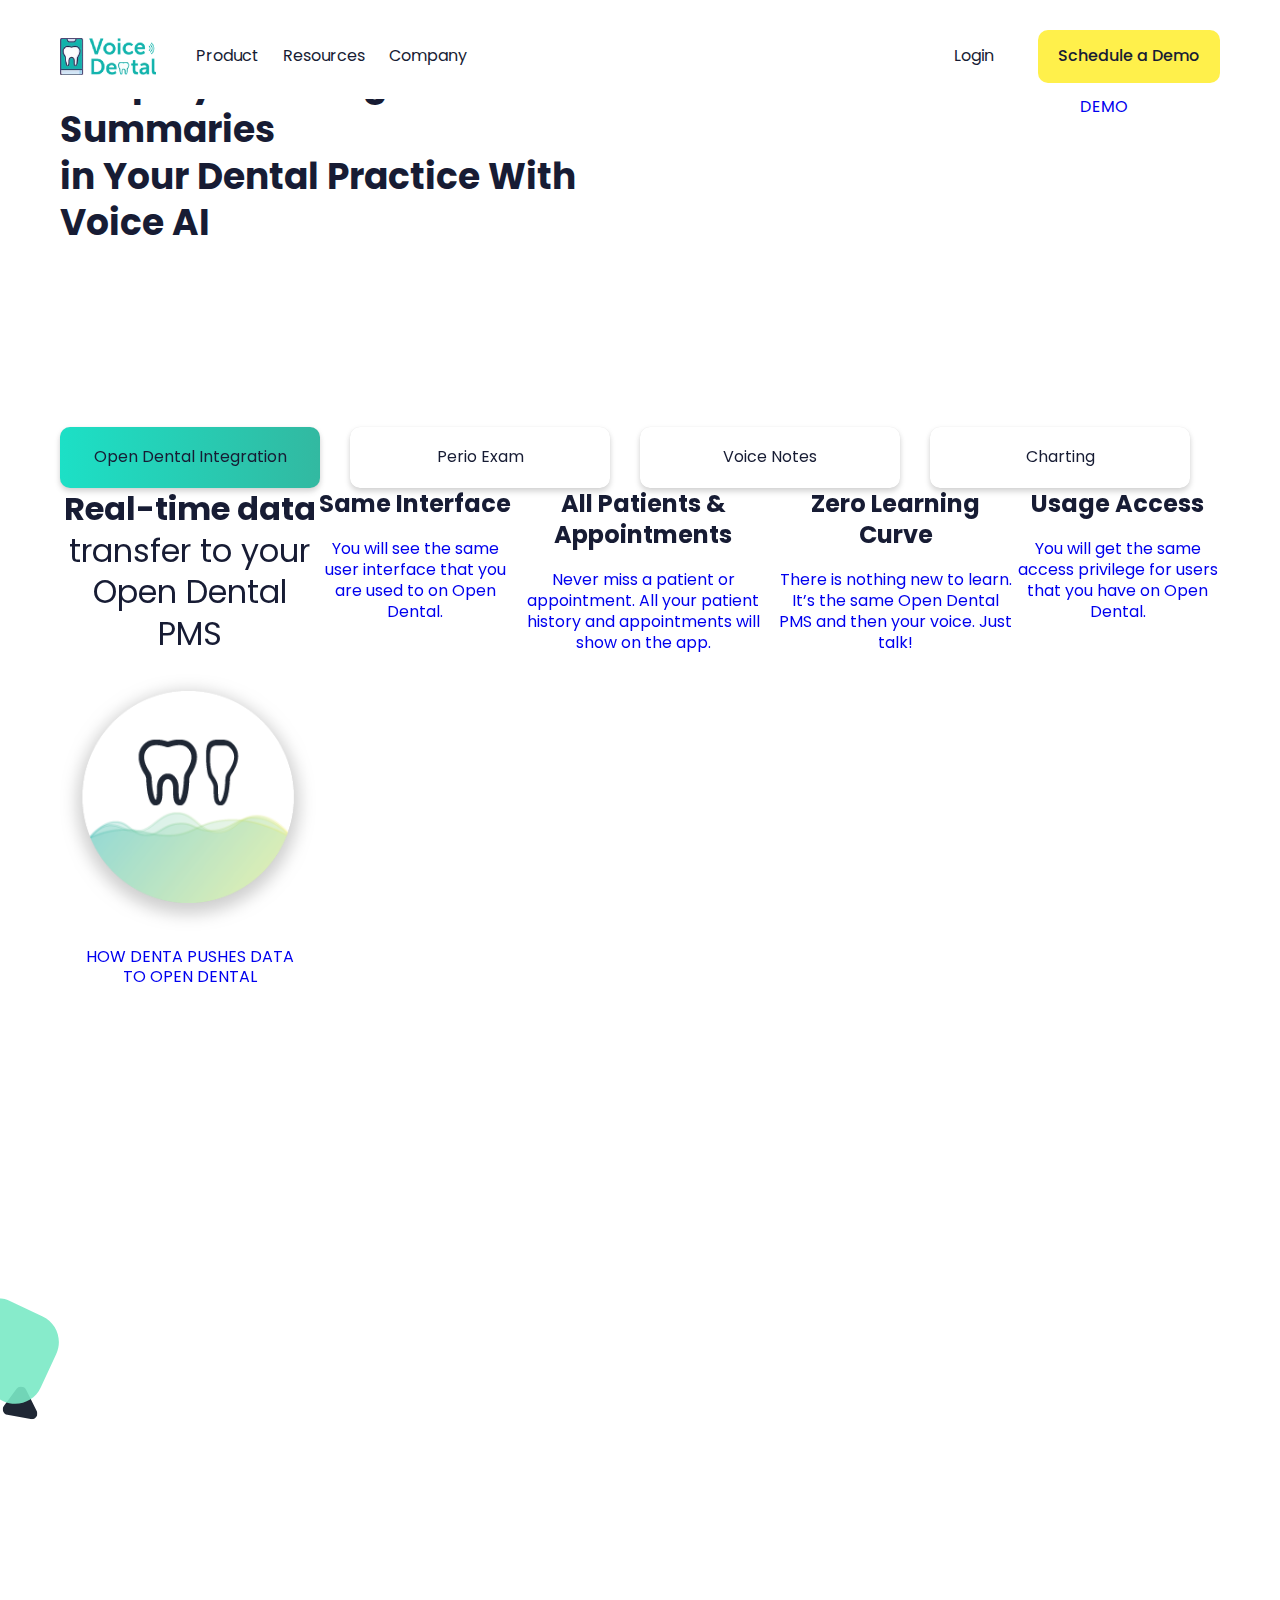
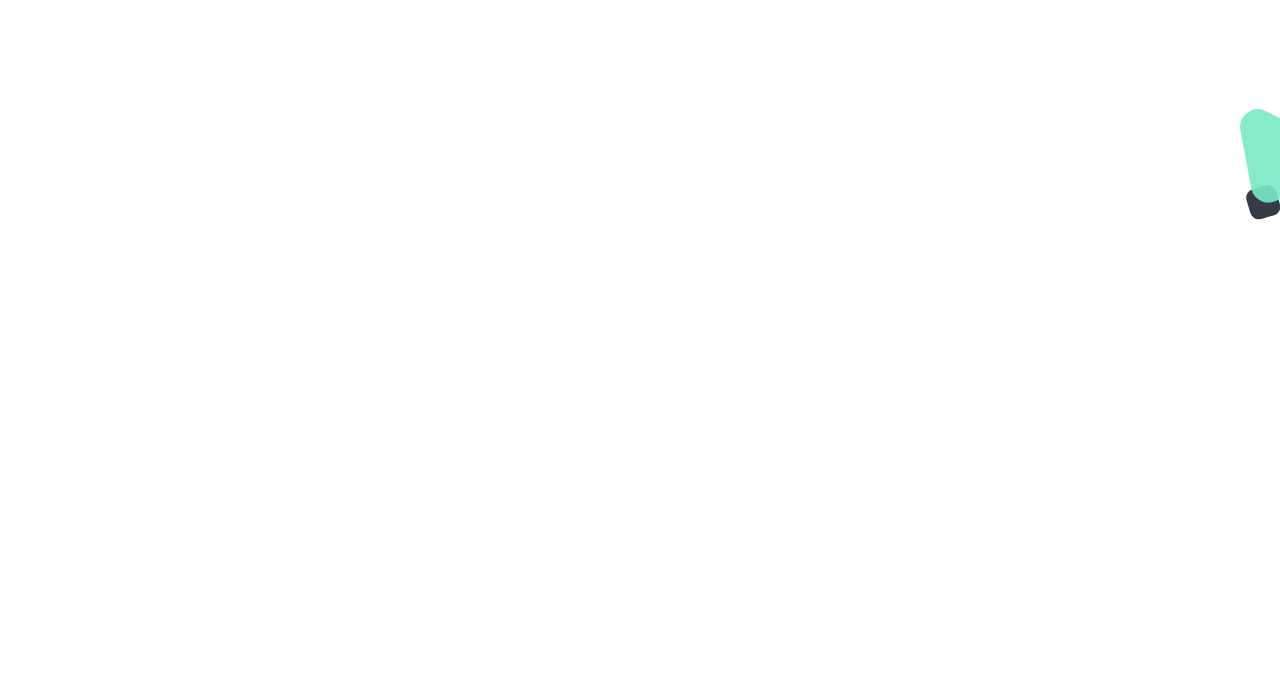
==== product.html @ b193f6b3 "Create product.html" ====
<!DOCTYPE html>
<html lang="en">
  <head>
    <meta charset="UTF-8" />
    <meta name="viewport" content="width=device-width, initial-scale=1.0" />
    <title>Voice Dental</title>
    <link
      href="https://fonts.googleapis.com/css2?family=Poppins:wght@300;400;500;700&display=swap"
      rel="stylesheet"
    />
    <link href="https://unpkg.com/aos@2.3.1/dist/aos.css" rel="stylesheet" />
    <link rel="stylesheet" href="./assets/css/lib/swiper.min.css" />
    <link rel="stylesheet" href="./assets/css/style.css" />
  </head>
  <body>
    <!-- Header Starts -->
    <header>
      <!-- Menus & Navigation -->
      <nav
        class="d-flex"
        data-aos="fade-in"
        data-aos-duration="3000"
        data-aos-delay="300"
      >
        <div class="left-sec d-flex">
          <figure class="logo">
            <a href="./index.html">
              <img
                src="./assets/images/voice-dental-logo.png"
                alt="Voice Dental"
                title="Voice Dental"
              />
            </a>
          </figure>
        </div>
        <div class="burger-menu">
          <div class="menu-lines">
            <span class="line line-1"></span>
            <span class="line line-2"></span>
            <span class="line line-3"></span>
          </div>
        </div>
        <div class="overall-menus">
          <div class="overlay"></div>
          <ul class="list-menu">
            <li><a href="javascript:void(0)">Product</a></li>
            <li><a href="javascript:void(0)">Resources</a></li>
            <li><a href="javascript:void(0)">Company</a></li>
          </ul>
          <div class="nav-button">
            <a href="javascript:void(0)">Login</a>
            <a href="javascript:void(0)" class="btn demo-btn"
              >Schedule a Demo</a
            >
          </div>
        </div>
      </nav>
    </header>
    <!-- Header Ends -->
    <!-- HeadLine Section -->
    <div class="headline d-flex section-spacing">
      <h1>
        Simplify Charting and Visit Summaries<br />
        in Your Dental Practice With <span>Voice AI</span>
      </h1>
      <p>Denta! Your Voice is its Command. Put it to Work and Save Time.</p>
      <a href="javascript:void(0)" class="gradient-btn btn">SCHEDULE A DEMO </a>
    </div>
    <!--  -->
    <section class="text-center section-spacing">
      <div class="overall-tabs">
        <ul class="tab-items d-flex">
          <li class="active">Open Dental Integration</li>
          <li>Perio Exam</li>
          <li>Voice Notes</li>
          <li>Charting</li>
        </ul>
        <div class="dash"></div>
      </div>

      <div class="swiper-container tab-slider">
        <div class="swiper-wrapper">
          <div class="swiper-slide">
            <div class="d-flex overall-prod">
              <div class="left-prod">
                <h2>
                  <b>Real-time data</b> transfer to your
                  <span>Open Dental PMS</span>
                </h2>
                <figure>
                  <img src="./assets/images/perio-exam.png" alt="" />
                </figure>
                <a href="javascript:void(0)" class="btn d-flex grad-play-btn"
                  ><span class="text"
                    >HOW DENTA PUSHES DATA TO OPEN DENTAL</span
                  ></a
                >
              </div>
              <div class="right-prod d-flex">
                <a class="cards" href="javascript:void(0)">
                  <h4>Same Interface</h4>
                  <p>
                    You will see the same user interface that you are used to on
                    Open Dental.
                  </p>
                </a>
                <a class="cards" href="javascript:void(0)">
                  <h4>All Patients & Appointments</h4>
                  <p>
                    Never miss a patient or appointment. All your patient
                    history and appointments will show on the app.
                  </p>
                </a>
                <a class="cards" href="javascript:void(0)">
                  <h4>Zero Learning Curve</h4>
                  <p>
                    There is nothing new to learn. It’s the same Open Dental PMS
                    and then your voice. Just talk!
                  </p>
                </a>
                <a class="cards" href="javascript:void(0)">
                  <h4>Usage Access</h4>
                  <p>
                    You will get the same access privilege for users that you
                    have on Open Dental.
                  </p>
                </a>
              </div>
            </div>
          </div>
          <div class="swiper-slide">
            <div class="d-flex overall-prod">
              <div class="left-prod">
                <h2>
                  <b>Quick and Easy Perio Exams</b> with just
                  <span>Voice Commands</span>
                </h2>
                <figure>
                  <img src="./assets/images/perio-exam.png" alt="" />
                </figure>
                <a href="javascript:void(0)" class="btn d-flex grad-play-btn"
                  ><span class="text">HOW PERIO EXAM WORKS ON DENTA</span></a
                >
              </div>
              <div class="right-prod d-flex">
                <a class="cards" href="javascript:void(0)">
                  <h4>Ease of Use</h4>
                  <p>
                    Your hygienist can get on it with standard voice commands
                    and layout
                  </p>
                </a>
                <a class="cards" href="javascript:void(0)">
                  <h4>Synchronized Charting</h4>
                  <p>
                    Charting updates are synchronized to reflect correct tooth
                    status in future perio chart.
                  </p>
                </a>
                <a class="cards" href="javascript:void(0)">
                  <h4>Zero Latency</h4>
                  <p>
                    Perio charts once completed are saved instantly in your Open
                    Dental system.
                  </p>
                </a>
                <a class="cards" href="javascript:void(0)">
                  <h4>Save Time. Everytime!</h4>
                  <p>
                    Complete and accurate perio charting in less than 5 minutes
                    with no assistance.
                  </p>
                </a>
              </div>
            </div>
          </div>
          <div class="swiper-slide">
            <div class="d-flex overall-prod">
              <div class="left-prod">
                <h2>
                  Documentation & patient visit summaries in a
                  <span>jiffy!</span>
                </h2>
                <figure>
                  <img src="./assets/images/perio-exam.png" alt="" />
                </figure>
                <a href="javascript:void(0)" class="btn d-flex grad-play-btn"
                  ><span class="play-btn"
                    ><img
                      src="./assets/images/play-button.png"
                      alt="play-btn" /></span
                  ><span class="text">HOW VOICE NOTES WORKS ON DENTA</span></a
                >
              </div>
              <div class="right-prod d-flex">
                <a class="cards" href="javascript:void(0)">
                  <h4>Contactless Data Entry</h4>
                  <p>
                    No more typing of patient summaries and clinical notes. Just
                    dictate your notes.
                  </p>
                </a>
                <a class="cards" href="javascript:void(0)">
                  <h4>Comprehensive Patient Details</h4>
                  <p>
                    Capture detailed notes and maintain comprehensive records
                    for each patient in your PMS.
                  </p>
                </a>
                <a class="cards" href="javascript:void(0)">
                  <h4>High Accuracy</h4>
                  <p>
                    Denta understands your voice and captures your instructions
                    with high degree of accuracy.
                  </p>
                </a>
                <a class="cards" href="javascript:void(0)">
                  <h4>Anytime & Anywhere</h4>
                  <p>
                    You have the flexibility of recording the notes chair side,
                    in the office or at home.
                  </p>
                </a>
              </div>
            </div>
          </div>
          <div class="swiper-slide">
            <div class="d-flex overall-prod">
              <div class="left-prod">
                <h2>Charting Main <span>Highlight</span></h2>
                <figure>
                  <img src="./assets/images/perio-exam.png" alt="" />
                </figure>
                <a href="javascript:void(0)" class="btn d-flex grad-play-btn"
                  ><span class="text">HOW CHARTING WORKS ON DENTA</span></a
                >
              </div>
              <div class="right-prod d-flex">
                <a class="cards" href="javascript:void(0)">
                  <h4>Multiple Options</h4>
                  <p>
                    Perform varied procedures such as Crowns, Extraction, RCT…
                  </p>
                </a>
                <a class="cards" href="javascript:void(0)">
                  <h4>Automatic Notes</h4>
                  <p>
                    Auto-notes follows charting for quick documentation of
                    procedure.
                  </p>
                </a>
                <a class="cards" href="javascript:void(0)">
                  <h4>Quick Charting</h4>
                  <p>Chart treatment plans in just few minutes.</p>
                </a>
                <a class="cards" href="javascript:void(0)">
                  <h4>xxxxxxxx</h4>
                  <p>
                    xxxxxxx xxxxxx xxx xxxxxxx xxxxxx xxx xxxxxxx xxxxxx xxx
                    xxxxxxx xxxxxx xxx
                  </p>
                </a>
              </div>
            </div>
          </div>
        </div>
      </div>
    </section>
    <!-- Section 4 Starts -->
    <section class="section-4 section-spacing text-center">
      <h2
        data-aos="fade-up"
        data-aos-duration="1000"
        data-aos-offset="0"
        data-aos-delay="1000"
      >
        A Voice Experience that Dentists Love
      </h2>
      <div class="d-flex reviews">
        <div
          class="panel"
          data-aos="flip-left"
          data-aos-delay="1000"
          data-aos-duration="1500"
        >
          <figure>
            <img src="./assets/images/person-1.png" alt="person1" />
          </figure>
          <p>
            Donec facilisis tortor ut augue lacinia, at viverra est semper. Sed
            sapien metus, scelerisque nec pharetra id, tempor a tortor
          </p>
          <p><small>Dr Susan Herrera </small></p>
        </div>
        <div
          class="panel"
          data-aos="flip-left"
          data-aos-delay="1500"
          data-aos-duration="1500"
        >
          <figure>
            <img src="./assets/images/person-2.png" alt="person2" />
          </figure>
          <p>
            Wow! Great product that will help any dentist chart and write notes
            more effectively and efficiently. A one stop shop for generating
          </p>
          <p><small>Dr Susan Herrera </small></p>
        </div>
        <div
          class="panel"
          data-aos="flip-left"
          data-aos-delay="2000"
          data-aos-duration="1500"
        >
          <figure>
            <img src="./assets/images/person-3.png" alt="person3" />
          </figure>
          <p>
            Donec facilisis tortor ut augue lacinia, at viverra est semper. Sed
            sapien metus, scelerisque nec pharetra id, tempor a tortor.
          </p>
          <p>
            <small>Dr. Alexandra Sanchez, MDS <br />Boston </small>
          </p>
        </div>
      </div>
    </section>
    <!--  -->
    <!-- Footer Starts -->
    <footer
      class="foot-links d-flex section-spacing"
      data-aos="fade-in"
      data-aos-delay="1000"
      data-aos-duration="1000"
    >
      <div class="foot-col col foot-col-1">
        <h5>VOICE DENTAL</h5>
        <p>
          Voice Dental (Denta) is an AI-driven digital voice assistant developed
          by nFold AI, an Austin, TX based product company focused on solving
          key challenges in the healthcare industry
        </p>
      </div>
      <div class="foot-col col foot-col-2">
        <h5>PRODUCT</h5>
        <ul>
          <li><a href="javascript:void(0)">PMS Integration</a></li>
          <li><a href="javascript:void(0)">Perio Exam </a></li>
          <li><a href="javascript:void(0)">Voice Notes </a></li>
          <li><a href="javascript:void(0)">Charting</a></li>
        </ul>
      </div>
      <div class="foot-col col foot-col-3">
        <h5>COMPANY</h5>
        <ul>
          <li><a href="javascript:void(0)">About Us</a></li>
          <li><a href="javascript:void(0)">Privacy</a></li>
          <li><a href="javascript:void(0)">FAQs</a></li>
          <li><a href="javascript:void(0)">Contact Us </a></li>
        </ul>
      </div>
      <div class="foot-col col foot-col-4">
        <h5>1-8XX-GETDENTA</h5>
        <h6>Find Us Online</h6>
      </div>
    </footer>
    <!--  -->
    <!-- CopyRights -->
    <p
      class="copyrights text-center section-spacing"
      data-aos="fade-in"
      data-aos-delay="1000"
      data-aos-duration="1000"
    >
      @copyright 2020 Voice Dental
    </p>
    <!--  -->
    <script src="https://unpkg.com/aos@2.3.1/dist/aos.js"></script>
    <script src="./assets/js/lib/swiper.min.js"></script>
    <script src="./assets/js/main.js"></script>
  </body>
</html>
---- assets/css/style.css ----
* {
  margin: 0;
  padding: 0;
  box-sizing: border-box;
}
body {
  font-family: "Poppins", sans-serif;
  font-size: 16px;
  line-height: 1.3;
  font-weight: 400;
  color: #919aa3;
  overflow-x: hidden;
}
img {
  max-width: 100%;
  vertical-align: middle;
}
h1,
h2,
h3,
h4,
h5,
h6 {
  color: #171c34;
}

h1 {
  font-size: 36px;
  margin: 0 0 20px 0;
}
h2 {
  font-size: 32px;
  margin: 0 0 20px 0;
  font-weight: 400;
}
h3 {
  font-size: 28px;
  margin: 0 0 20px 0;
}
h4 {
  font-size: 24px;
  margin: 0 0 20px 0;
}
h5 {
  font-size: 18px;
  margin: 0 0 20px 0;
}
h6 {
  font-size: 16px;
  font-weight: 400;
}
p {
  font-size: 16px;
  margin: 0 0 20px 0;
}
p:last-child {
  margin-bottom: 0;
}
ul {
  padding: 0;
}
ul li {
  list-style: none;
}
a {
  text-decoration: none;
  font-size: 16px;
}
.d-flex {
  display: flex;
}
.btn {
  display: inline-block;
  padding: 16px 20px;
  border-radius: 10px;
}
.text-center {
  text-align: center;
}
.section-spacing {
  padding: 60px;
}
.d-block {
  display: block !important;
}
.overall-tabs {
  position: relative;
  margin: 40px 0 0;
}
.tab-slider {
  pointer-events: none;
}
.tab-slider.tab-slide-active {
  pointer-events: all !important;
}
.tab-items li {
  cursor: pointer;
  box-shadow: 0 4px 6px 0 rgba(0, 0, 0, 0.12), 0 2px 6px 0 rgba(0, 0, 0, 0.08),
    0 0 1px 0 rgba(0, 0, 0, 0.12);
  padding: 20px;
  flex: 1;
  margin-right: 30px;
  color: #171c34;
  z-index: 22;
  border-radius: 10px;
}
.dash {
  position: absolute;
  left: 0;
  top: 0;
  transition: 0.3s all ease;
  height: 100%;
  background: rgb(62, 195, 178);
  background-image: linear-gradient(
    to right,
    rgb(28, 224, 198),
    rgb(50, 185, 161),
    rgb(30, 197, 150),
    rgb(53, 126, 104)
  );
  background-size: 300% 100%;
  border-radius: 10px;
  transition: all 0.4s ease-in-out;
}

/* Header */
nav {
  padding: 30px 60px 16px 60px;
  justify-content: space-between;
  align-items: center;
  position: fixed;
  width: 100%;
  z-index: 222;
  background: #ffffff;
  transition: 0.6s all ease;
}
nav.fix-active {
  box-shadow: 0 5px 6px -6px rgba(0, 0, 0, 0.6);
  animation: header-anime 1s ease forwards;
  top: -50%;
  animation-delay: 1.3s;
}
@keyframes header-anime {
  to {
    top: 0;
  }
}
nav li {
  display: inline;
}
nav .left-sec {
  flex-basis: 12%;
  align-items: center;
}
nav .overall-menus {
  flex-basis: 90%;
  display: flex;
  align-items: center;
  justify-content: space-between;
  transition: 0.5s all ease;
}
nav .logo {
  margin: 0 40px 0 0;
}
.burger-menu {
  display: none;
}
nav .list-menu li {
  margin: 0 20px 0 0;
}
nav a {
  color: #171c34;
}
nav .logo img {
  width: 100%;
}
nav .btn {
  background-color: #fff04b;
  margin: 0 0 0 40px;
  font-weight: 500;
  transition: 0.5s all ease;
}
nav .btn:hover {
  background: rgb(250 218 94);
}
/* Banner */
.banner {
  align-items: center;
  height: 100vh;
  padding: 60px;
}
.banner .left-content {
  flex-basis: 60%;
}
.banner .right-img {
  flex-basis: calc(100% - 60%);
  position: relative;
}
.banner h1 {
  font-weight: 300;
}
.banner h1 span {
  color: #20b0a9;
}
.banner .see-action {
  align-items: center;
  background: rgb(62, 195, 178);
  background-size: 300% 100%;
  /* background: linear-gradient(
    90deg,
    rgba(62, 195, 178, 1) 0%,
    rgba(82, 207, 184, 1) 64%,
    rgba(109, 225, 193, 1) 100%
  ); */

  background-image: linear-gradient(
    to right,
    rgb(28, 224, 198),
    rgb(50, 185, 161),
    rgb(30, 197, 150),
    rgb(53, 126, 104)
  );
  color: #ffffff;
  padding: 10px 15px;
  transition: all 0.4s ease-in-out;
}
.banner .see-action:hover {
  background-position: 100% 0;
  transition: all 0.4s ease-in-out;
}
.banner .see-action img {
  width: 20%;
}
.gt-started {
  background-color: #1f2734;
  color: #ffffff;
  display: flex;
  align-items: center;
  margin: 0 20px 0 0;
  transition: 0.5s all ease;
}
.gt-started:hover {
  background-color: #ffffff;
  color: #171c34;
  border: 1px solid #171c34;
}
.play-btn {
  margin: 0 10px 0 0;
}
.banner .btn {
  padding: 10px 25px;
  flex-basis: 35%;
  justify-content: center;
}
.banner .left-content p {
  margin: 0 0 40px 0;
}
.banner .convo {
  background: #1f2734;
  padding: 25px 40px;
  text-align: center;
  position: absolute;
  border-radius: 20px;
  font-size: 24px;
}
.banner .left-convo {
  color: #ffffff;
  top: 40%;
  transform: translateY(-50%);
  left: -15%;
}
.banner .right-convo {
  color: #fff04b;
  bottom: 25%;
  right: -5%;
  transform: translateY(-50%);
}
.overlay {
  display: none;
}
/* Section 2 */
.section-2 {
  background-image: url(../images/curve-1.png),
    url(../images/right-triangle.svg), url(../images/sec-2-left.svg);
  background-position: 50% 0px, 113%, -5% 80%;
  background-repeat: no-repeat;
  background-size: cover, 21%, 10%;
}
.section-2 img {
  width: 50%;
  margin: 0 0 50px 0;
}
.swiper-pagination-bullet-active {
  background: #171c34 !important;
}
.swiper-pagination-bullet {
  width: 12px;
  height: 12px;
}
.swiper-pagination-bullet:focus {
  border-radius: 100%;
}
.section-2 h2 + p {
  margin: 0 0 90px 0;
}
.section-2 .open-dental {
  background-color: #1f2734;
  color: #ffffff;
  margin: 40px 0 10px 0;
}
/*  */
.section-3 {
  background: url(../images/curve-2.png);
  background-repeat: no-repeat;
  background-size: contain;
  background-position: top;
}
.panel {
  flex: 1;
  padding: 40px;
  border-radius: 10px;
  box-shadow: 0 4px 6px 0 rgba(0, 0, 0, 0.12), 0 2px 6px 0 rgba(0, 0, 0, 0.08),
    0 0 1px 0 rgba(0, 0, 0, 0.12);
}
.panel h4 {
  font-weight: 300;
}
/* .perio-col {
  margin: 90px 0 0;
} */
.perio-col .panel img {
  width: 40%;
}
.denta-specs {
  flex-basis: 70%;
  margin: 0 0 0 20px;
}
.perio-col .panel {
  align-self: center;
  flex-basis: 30%;
  margin: 0 6px;
}
.tab-contents .contents {
  display: none;
}
.tab-contents .contents.active {
  display: flex;
}
.section-4 h2 {
  margin: 0 0 50px 0;
}
.section-4 .panel:nth-child(even) {
  margin: 0 30px;
}
.section-4 .panel img {
  width: 20%;
}
.section-4 .panel figure {
  margin: 0 0 40px 0;
}
.section-4 .panel p:first-of-type {
  color: #171c34;
}
.section-4 {
  background: url(../images/left-triangle-2.svg),
    url(../images/right-triangle-2.svg);
  background-repeat: no-repeat;
  background-position: -5% 0%, 105% 100%;
  background-size: 10%;
}
footer .col {
  flex-basis: 20%;
}
footer .foot-col-1 {
  flex-basis: 40%;
  margin: 0 50px 0 0;
}
footer h5 {
  font-weight: 400;
}
footer li a {
  color: #919aa3;
}
footer li {
  margin: 0 0 20px 0;
}
.copyrights {
  background-color: #1f2734;
  margin: 0;
}
/* Responsive */
@media (max-width: 991px) {
  .burger-menu {
    display: flex;
    flex-basis: 20%;

    justify-content: flex-end;
  }
  .menu-lines {
    cursor: pointer;
    position: relative;
    z-index: 33;
  }

  .burger-menu span {
    height: 4px;
    width: 25px;
    background-color: #1f2734;
    display: block;
    pointer-events: none;
  }
  .menu-active span {
    background-color: #ffffff;
  }
  .burger-menu span.line-2 {
    margin: 4px 0;
  }
  nav .overall-menus {
    position: fixed;
    right: -100%;
    top: 0;
    height: 100vh;
    z-index: 3;
    width: 80%;
    background: #171c34;
    flex-direction: column;

    justify-content: center;
  }
  nav .overall-menus.slide-in {
    right: 0 !important;
  }
  nav .nav-button a {
    display: block;
    width: 100%;
  }
  nav .btn {
    margin: 0 0 30px 0;
  }
  nav .list-menu li {
    display: inline-block;
    width: 100%;
    padding: 30px;
    text-align: center;
  }
  nav .list-menu li a,
  nav .nav-button a:first-child {
    color: #ffffff;
    font-size: 24px;
    text-align: center;
  }
  nav .nav-button a:first-child {
    padding: 30px;
  }
  .nav-button {
    display: flex;
    flex-direction: column;
  }
  .overlay {
    position: fixed;
    top: 0;
    width: 100%;
    height: 100%;
    background-color: rgba(0, 0, 0, 0.62);
    left: 0;
    z-index: -1;
    display: none;
  }
  nav .nav-button a.demo-btn {
    display: inline-block;
    width: auto;
    margin: 30px 0;
  }
  nav .left-sec {
    flex-basis: 80%;
  }
  nav .left-sec img {
    width: 50%;
  }

  .banner {
    flex-direction: column-reverse;
    height: auto;
  }
  .perio-col {
    flex-direction: column-reverse;
  }
  .denta-specs {
    margin: 0 0 30px 0;
  }
  .reviews {
    flex-direction: column;
  }
  .section-4 .panel:nth-child(even) {
    margin: 30px 0;
  }
  .foot-links {
    flex-direction: column;
  }
  footer .foot-col {
    width: 100%;
    margin: 0 0 40px 0;
  }
}
@media (max-width: 767px) {
  br {
    display: none;
  }
  nav {
    padding: 30px 20px;
  }
  .section-spacing {
    padding: 50px 20px;
  }
  .last-btn {
    flex-direction: column;
  }
  .banner .btn {
    padding: 0;
    text-align: center;
    min-height: 60px;
  }
  .gt-started {
    margin: 0 0 20px 0;
  }
  .section-2 img {
    width: 100%;
  }
  .section-2 {
    background: none;
  }
  .section-2 h2 + p {
    margin: 0 0 30px 0;
  }
  .section-4 {
    background: none;
  }
  .perio-col {
    margin: 30px 0 0;
  }
}
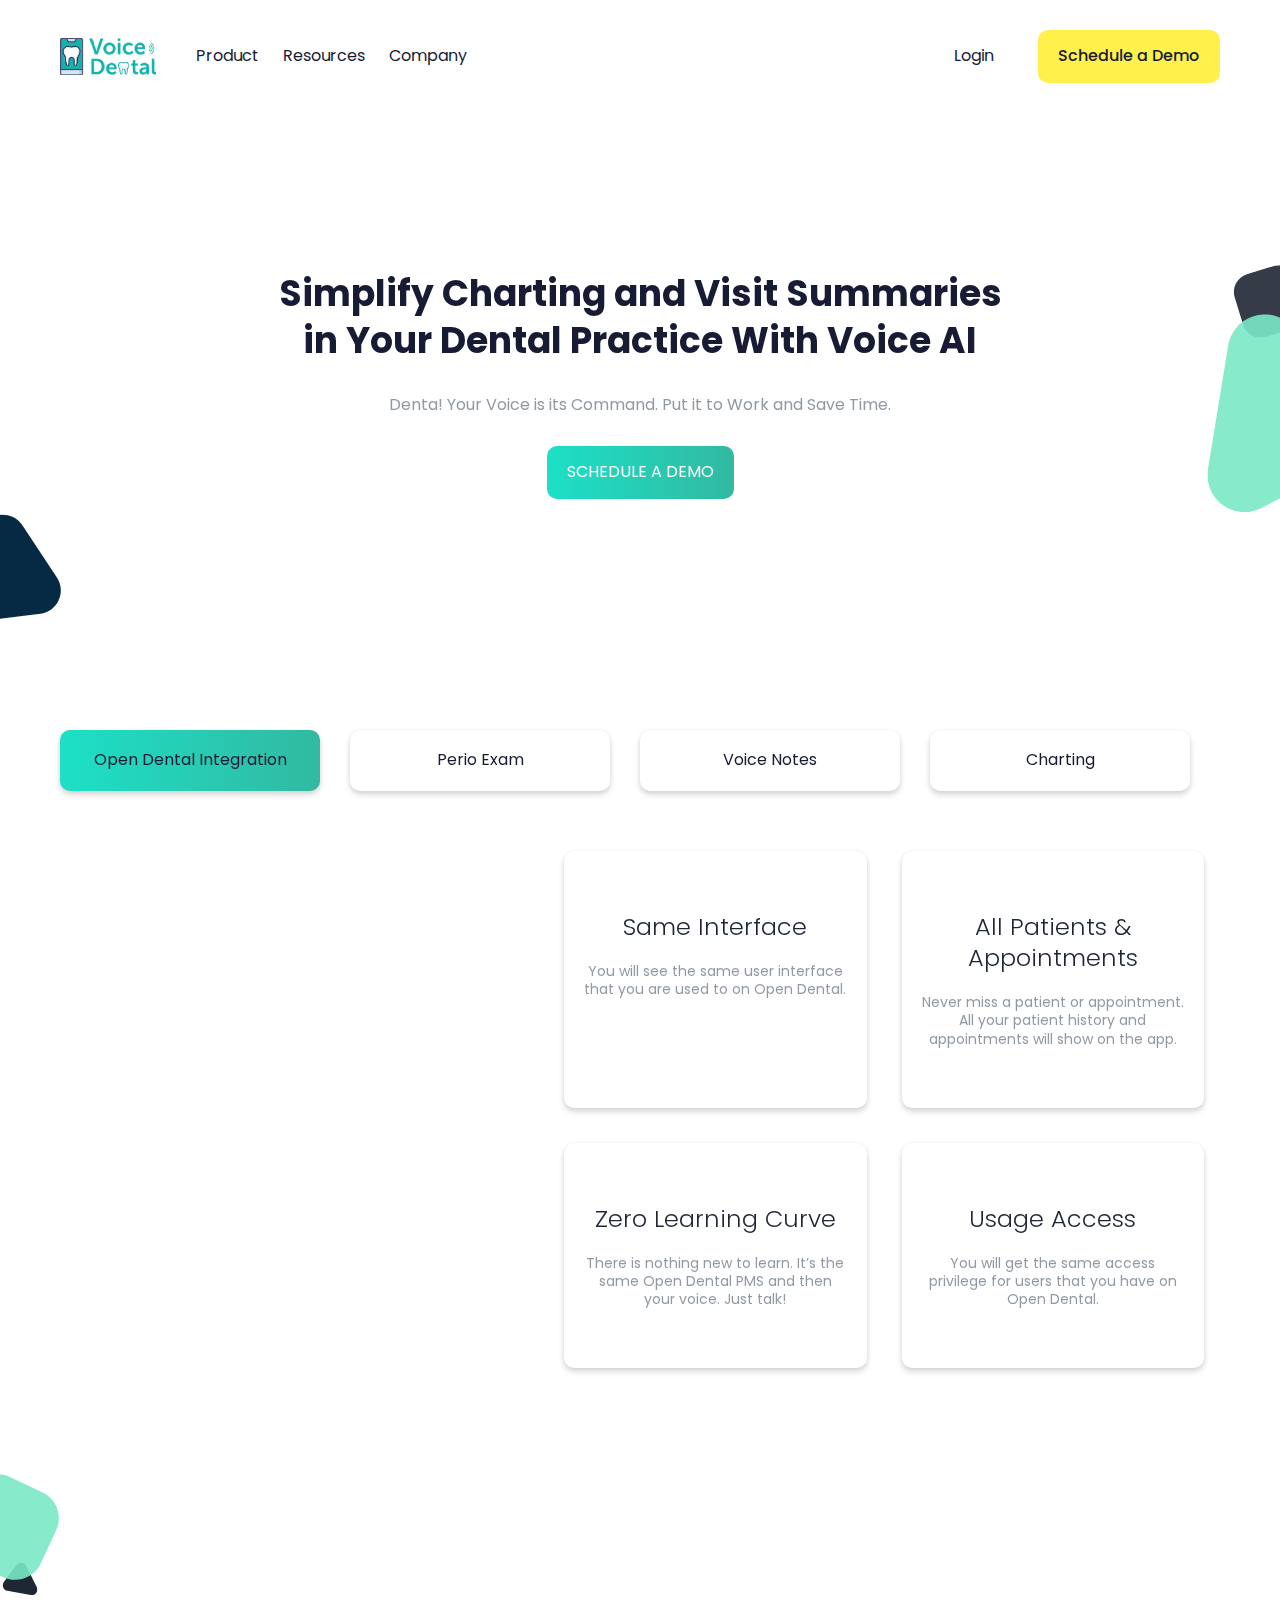
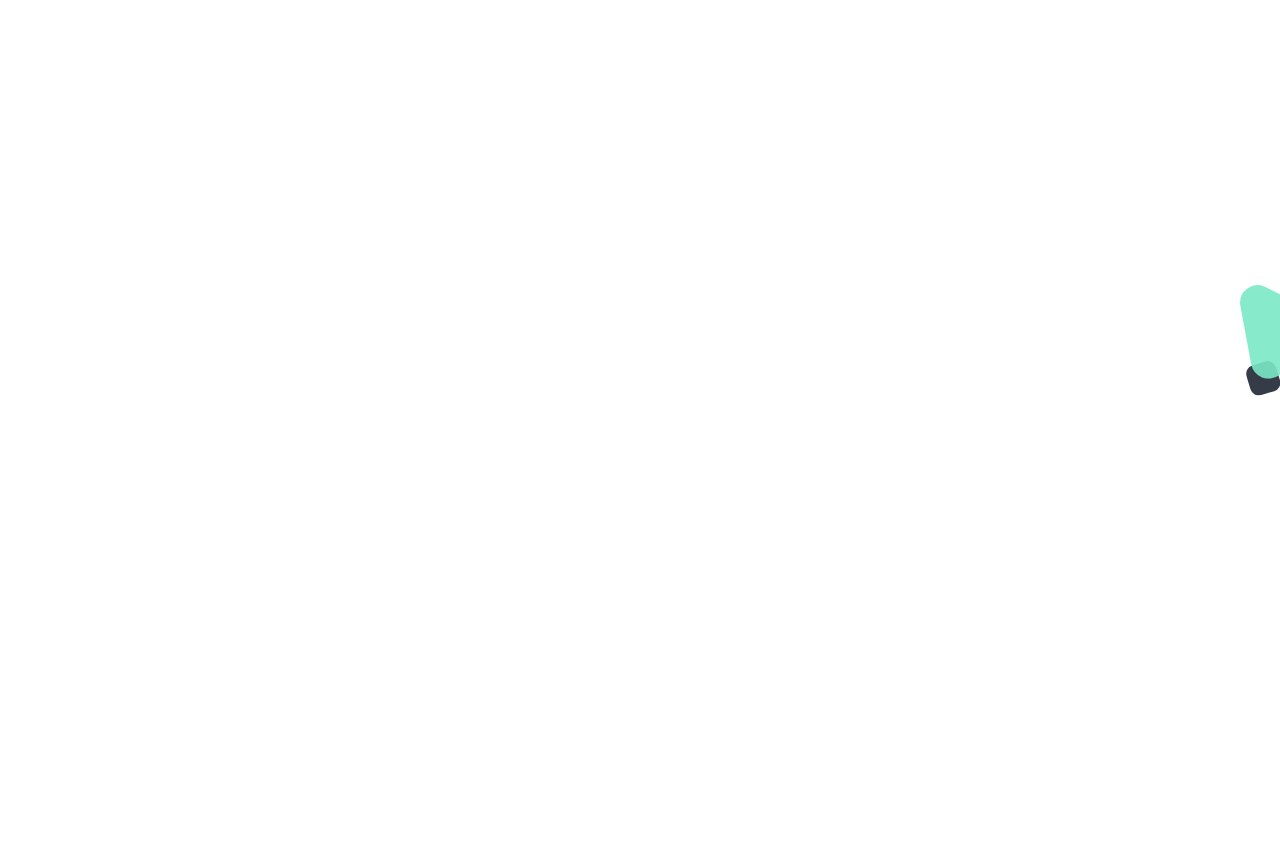
==== commit a95c8038: "Update product.html" ====
--- a/product.html
+++ b/product.html
@@ -59,16 +59,45 @@
     <!-- Header Ends -->
     <!-- HeadLine Section -->
     <div class="headline d-flex section-spacing">
-      <h1>
+      <h1
+        data-aos="fade-down"
+        data-aos-duration="1000"
+        data-aos-delay="1000"
+        data-aos-easing="linear"
+        data-aos-offset="0"
+      >
         Simplify Charting and Visit Summaries<br />
         in Your Dental Practice With <span>Voice AI</span>
       </h1>
-      <p>Denta! Your Voice is its Command. Put it to Work and Save Time.</p>
-      <a href="javascript:void(0)" class="gradient-btn btn">SCHEDULE A DEMO </a>
+      <p
+        data-aos="fade-up"
+        data-aos-duration="1000"
+        data-aos-delay="1000"
+        data-aos-easing="linear"
+        data-aos-offset="0"
+      >
+        Denta! Your Voice is its Command. Put it to Work and Save Time.
+      </p>
+      <a
+        href="javascript:void(0)"
+        class="gradient-btn btn"
+        data-aos="fade-up"
+        data-aos-duration="1000"
+        data-aos-delay="2000"
+        data-aos-easing="linear"
+        data-aos-offset="0"
+        >SCHEDULE A DEMO
+      </a>
     </div>
     <!--  -->
     <section class="text-center section-spacing">
-      <div class="overall-tabs">
+      <div
+        class="overall-tabs"
+        data-aos="fade-in"
+        data-aos-duration="1000"
+        data-aos-offset="0"
+        data-aos-delay="2500"
+      >
         <ul class="tab-items d-flex">
           <li class="active">Open Dental Integration</li>
           <li>Perio Exam</li>
@@ -82,13 +111,19 @@
         <div class="swiper-wrapper">
           <div class="swiper-slide">
             <div class="d-flex overall-prod">
-              <div class="left-prod">
+              <div
+                class="left-prod"
+                data-aos="fade-right"
+                data-aos-duration="1000"
+                data-aos-offset="0"
+                data-aos-delay="1000"
+              >
                 <h2>
                   <b>Real-time data</b> transfer to your
                   <span>Open Dental PMS</span>
                 </h2>
                 <figure>
-                  <img src="./assets/images/perio-exam.png" alt="" />
+                  <img src="./assets/images/open-dental-icon.png" alt="" />
                 </figure>
                 <a href="javascript:void(0)" class="btn d-flex grad-play-btn"
                   ><span class="text"
@@ -96,7 +131,13 @@
                   ></a
                 >
               </div>
-              <div class="right-prod d-flex">
+              <div
+                class="right-prod d-flex"
+                data-aos="fade-left"
+                data-aos-duration="1000"
+                data-aos-offset="0"
+                data-aos-delay="1000"
+              >
                 <a class="cards" href="javascript:void(0)">
                   <h4>Same Interface</h4>
                   <p>
@@ -182,7 +223,7 @@
                   <span>jiffy!</span>
                 </h2>
                 <figure>
-                  <img src="./assets/images/perio-exam.png" alt="" />
+                  <img src="./assets/images/voice-notes.png" alt="" />
                 </figure>
                 <a href="javascript:void(0)" class="btn d-flex grad-play-btn"
                   ><span class="play-btn"
@@ -229,7 +270,7 @@
               <div class="left-prod">
                 <h2>Charting Main <span>Highlight</span></h2>
                 <figure>
-                  <img src="./assets/images/perio-exam.png" alt="" />
+                  <img src="./assets/images/charting.png" alt="" />
                 </figure>
                 <a href="javascript:void(0)" class="btn d-flex grad-play-btn"
                   ><span class="text">HOW CHARTING WORKS ON DENTA</span></a
--- a/assets/css/style.css
+++ b/assets/css/style.css
@@ -87,12 +87,7 @@
   position: relative;
   margin: 40px 0 0;
 }
-.tab-slider {
-  pointer-events: none;
-}
-.tab-slider.tab-slide-active {
-  pointer-events: all !important;
-}
+
 .tab-items li {
   cursor: pointer;
   box-shadow: 0 4px 6px 0 rgba(0, 0, 0, 0.12), 0 2px 6px 0 rgba(0, 0, 0, 0.08),
@@ -186,8 +181,8 @@
 /* Banner */
 .banner {
   align-items: center;
-  height: 100vh;
-  padding: 60px;
+  /* height: 100vh; */
+  padding: 250px 60px 60px;
 }
 .banner .left-content {
   flex-basis: 60%;
@@ -328,6 +323,18 @@
 /* .perio-col {
   margin: 90px 0 0;
 } */
+.section-3 .tab-slider {
+  pointer-events: none;
+}
+.action-play {
+  pointer-events: all !important;
+}
+.perio-col {
+  background: url(../images/curve-2.png);
+  background-repeat: no-repeat;
+  background-size: contain;
+  background-position: center;
+}
 .perio-col .panel img {
   width: 40%;
 }
@@ -387,6 +394,149 @@
 .copyrights {
   background-color: #1f2734;
   margin: 0;
+}
+/* Product Page */
+.headline {
+  height: 70vh;
+  align-items: center;
+  flex-direction: column;
+  justify-content: center;
+  text-align: center;
+  padding-top: 200px;
+  background-image: url(../images/right-triangle.svg),
+    url(../images/sec-2-left.svg);
+  background-position: 113% 80%, -5% 100%;
+  background-repeat: no-repeat;
+  background-size: 21%, 10%;
+}
+.headline h1 {
+  margin: 0;
+}
+
+.headline p {
+  margin: 30px 0;
+}
+.gradient-btn {
+  background: rgb(62, 195, 178);
+  background-size: 300% 100%;
+  background-image: linear-gradient(
+    to right,
+    rgb(28, 224, 198),
+    rgb(50, 185, 161),
+    rgb(30, 197, 150),
+    rgb(53, 126, 104)
+  );
+  color: #ffffff;
+  transition: all 0.4s ease-in-out;
+}
+.gradient-btn:hover {
+  background-position: 100% 0;
+  transition: all 0.4s ease-in-out;
+}
+.grad-play-btn {
+  align-items: center;
+  background: rgb(62, 195, 178);
+  background-size: 300% 100%;
+  background-image: linear-gradient(
+    to right,
+    rgb(28, 224, 198),
+    rgb(50, 185, 161),
+    rgb(30, 197, 150),
+    rgb(53, 126, 104)
+  );
+  color: #ffffff;
+  padding: 20px;
+  transition: all 0.4s ease-in-out;
+  position: relative;
+}
+.grad-play-btn::before {
+  content: "";
+  background-image: url(../images/play-button.png);
+  position: absolute;
+  width: 40px;
+  height: 40px;
+  background-size: 100%;
+  top: 50%;
+  transform: translateY(-50%);
+}
+.grad-play-btn .text {
+  padding: 0 0 0 50px;
+  display: inline-block;
+}
+.overall-prod .play-btn {
+  display: none;
+}
+.grad-play-btn img {
+  width: 15%;
+}
+.grad-play-btn:hover {
+  background-position: 100% 0;
+  transition: all 0.4s ease-in-out;
+}
+.overall-prod {
+  margin: 60px 0 0 0;
+  align-items: center;
+}
+.right-prod {
+  flex-wrap: wrap;
+  display: flex;
+  justify-content: center;
+}
+.left-prod {
+  flex-basis: 40%;
+  margin: 0 40px 0 0;
+}
+.left-prod h2 b {
+  font-weight: 400;
+}
+.left-prod figure {
+  margin: 50px 0;
+}
+.left-prod figure img {
+  width: 30%;
+}
+.left-prod h2 span {
+  color: #20b0a9;
+}
+.right-prod {
+  flex-basis: 60%;
+}
+.right-prod .cards {
+  margin: 0 35px 35px 0;
+  flex-basis: 45%;
+  padding: 60px 20px;
+  text-align: center;
+  box-shadow: 0 4px 6px 0 rgba(0, 0, 0, 0.12), 0 2px 6px 0 rgba(0, 0, 0, 0.08),
+    0 0 1px 0 rgba(0, 0, 0, 0.12);
+  border-radius: 10px;
+  transition: all 0.4s ease-in-out;
+  background-size: 300% 100%;
+}
+.right-prod .cards:nth-child(even) {
+  margin-right: 0;
+}
+.right-prod .cards:hover {
+  background-position: 100% 0;
+  transition: all 0.4s ease-in-out;
+  background-image: linear-gradient(
+    to right,
+    rgb(28, 224, 198),
+    rgb(50, 185, 161),
+    rgb(30, 197, 150),
+    rgb(53, 126, 104)
+  );
+}
+
+.right-prod .cards:hover * {
+  color: #ffffff;
+}
+.right-prod .cards p {
+  color: #919aa3;
+  font-size: 14px;
+}
+.right-prod .cards h4 {
+  font-weight: 300;
+  color: #1f2734;
 }
 /* Responsive */
 @media (max-width: 991px) {
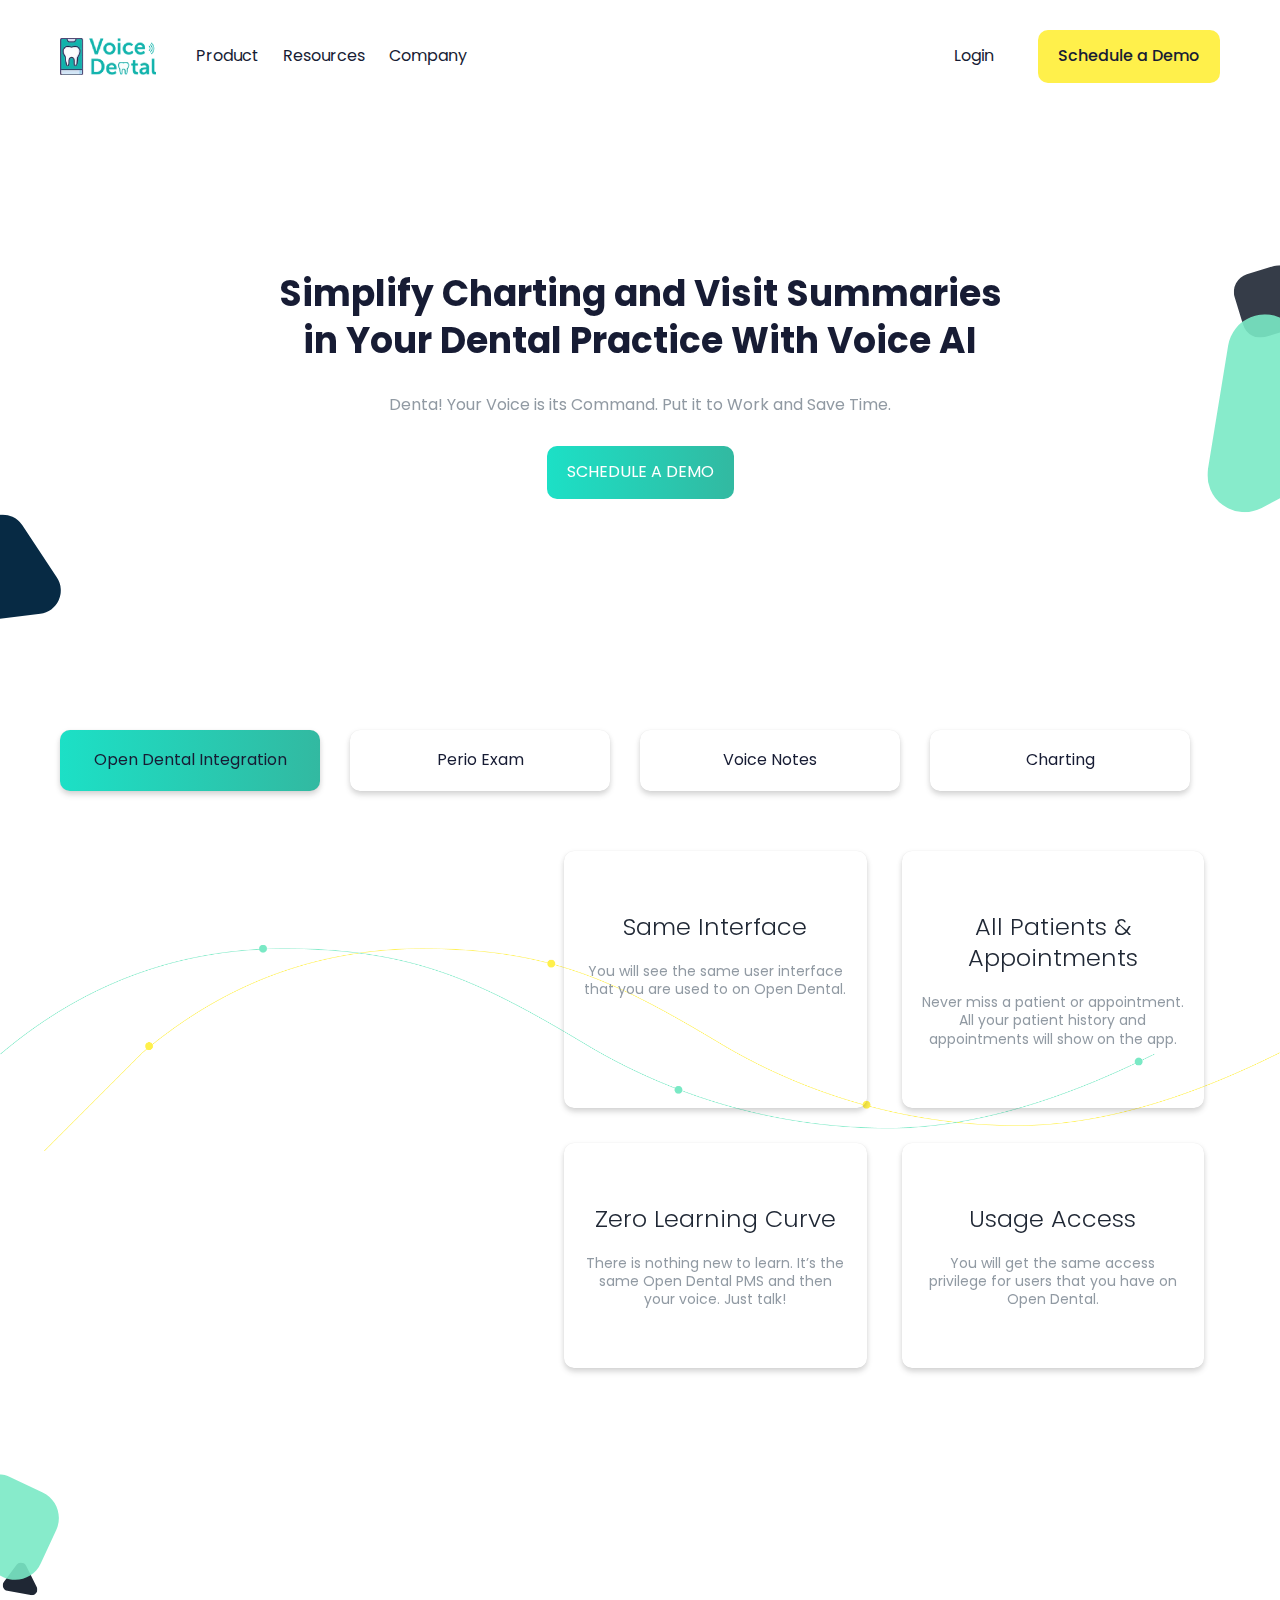
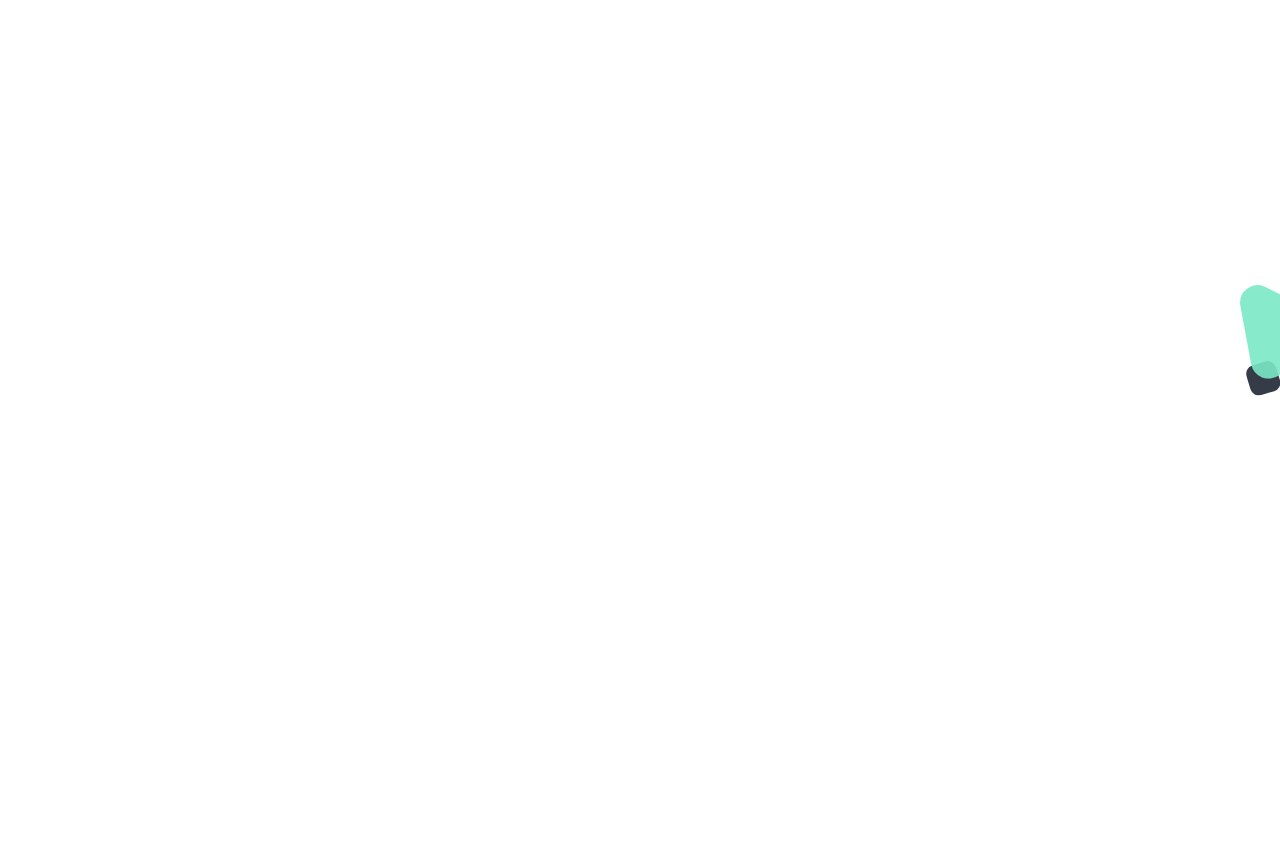
==== commit 0f5d4aed: "Update product.html" ====
--- a/product.html
+++ b/product.html
@@ -90,7 +90,7 @@
       </a>
     </div>
     <!--  -->
-    <section class="text-center section-spacing">
+    <section class="text-center section-spacing tab-sec">
       <div
         class="overall-tabs"
         data-aos="fade-in"
--- a/assets/css/style.css
+++ b/assets/css/style.css
@@ -116,6 +116,7 @@
   background-size: 300% 100%;
   border-radius: 10px;
   transition: all 0.4s ease-in-out;
+  z-index: -1;
 }
 
 /* Header */
@@ -181,8 +182,8 @@
 /* Banner */
 .banner {
   align-items: center;
-  /* height: 100vh; */
-  padding: 250px 60px 60px;
+  height: 100vh;
+  padding: 180px 60px 60px;
 }
 .banner .left-content {
   flex-basis: 60%;
@@ -329,12 +330,7 @@
 .action-play {
   pointer-events: all !important;
 }
-.perio-col {
-  background: url(../images/curve-2.png);
-  background-repeat: no-repeat;
-  background-size: contain;
-  background-position: center;
-}
+
 .perio-col .panel img {
   width: 40%;
 }
@@ -394,6 +390,9 @@
 .copyrights {
   background-color: #1f2734;
   margin: 0;
+}
+.no-event {
+  pointer-events: none !important;
 }
 /* Product Page */
 .headline {
@@ -412,9 +411,17 @@
 .headline h1 {
   margin: 0;
 }
-
+.tab-sec {
+  background: url(../images/curve-2.png);
+  background-repeat: no-repeat;
+  background-size: contain;
+  background-position-y: 50%;
+}
 .headline p {
   margin: 30px 0;
+}
+.headline .gradient-btn:hover {
+  background-size: 100% 0%;
 }
 .gradient-btn {
   background: rgb(62, 195, 178);
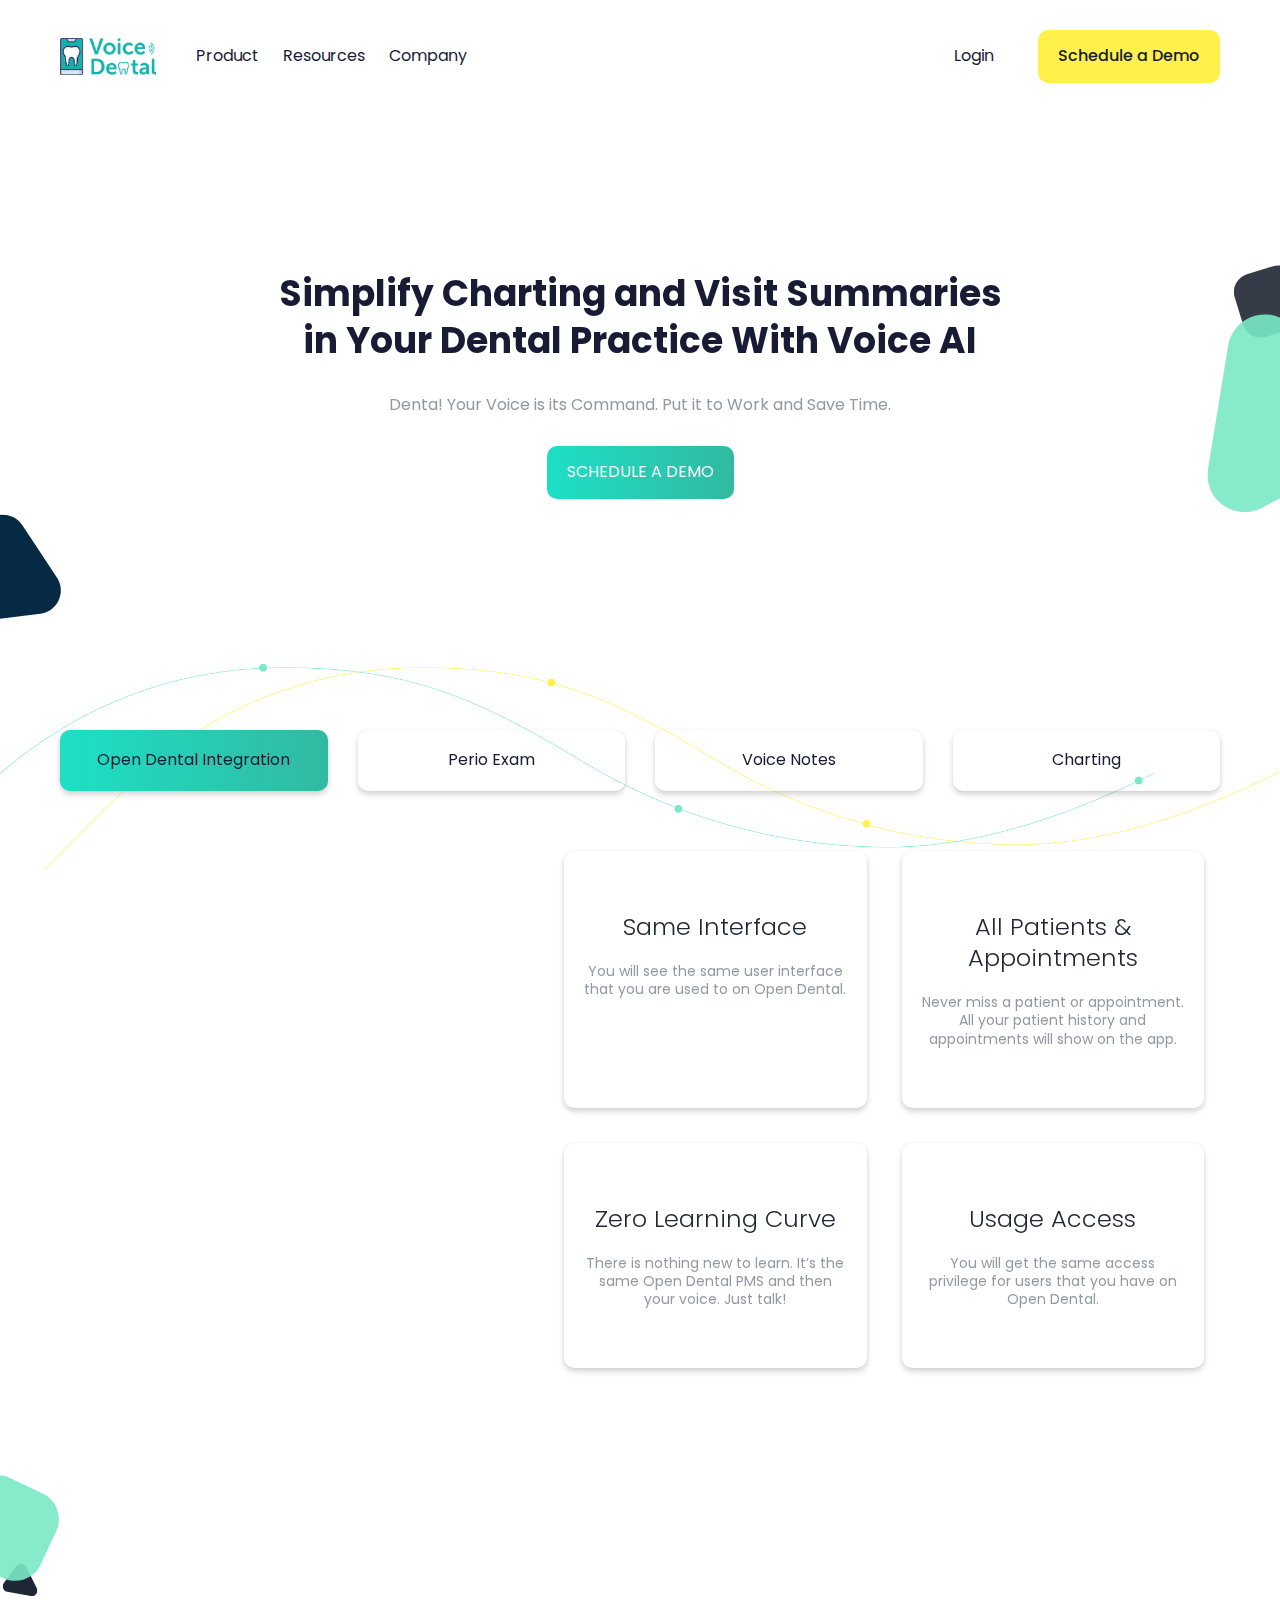
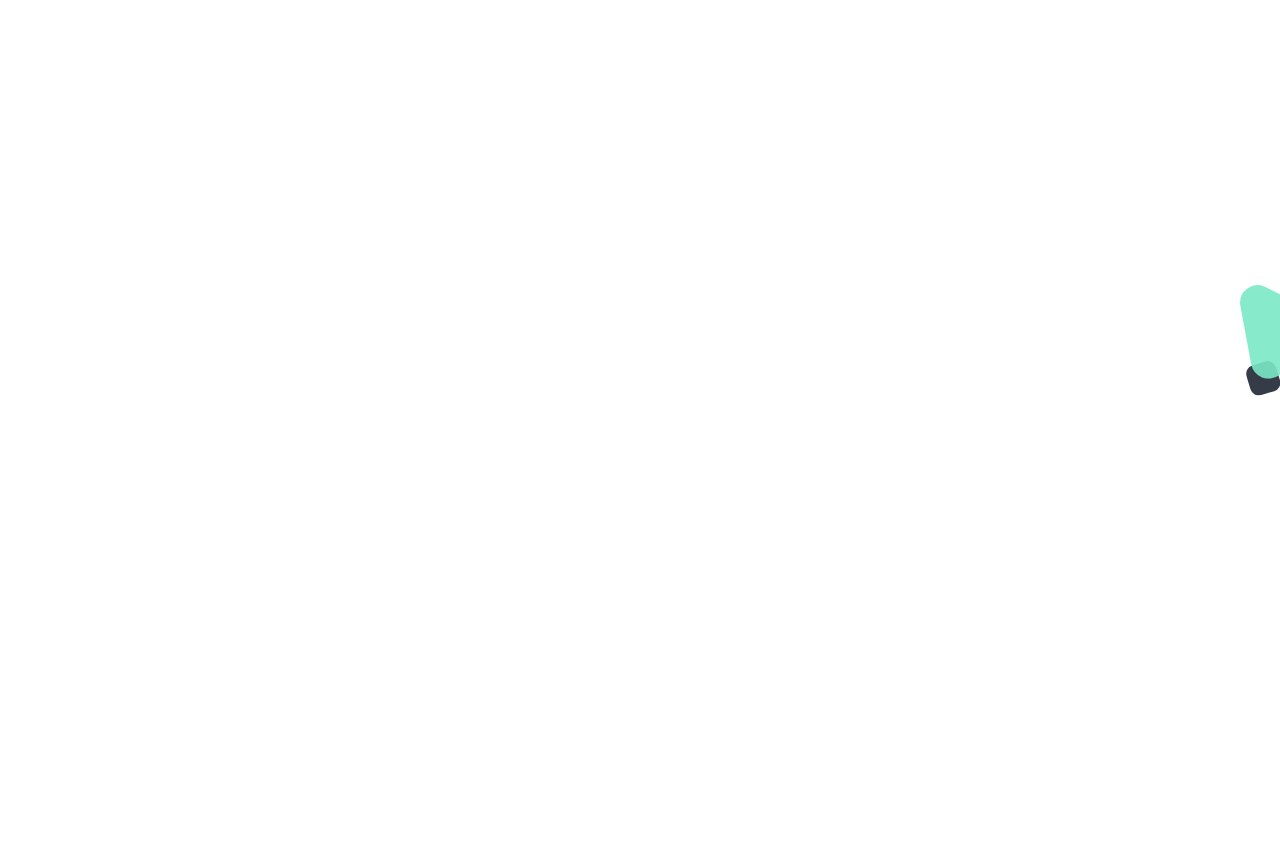
==== commit 83350ac1: "Update product.html" ====
--- a/product.html
+++ b/product.html
@@ -43,8 +43,8 @@
         <div class="overall-menus">
           <div class="overlay"></div>
           <ul class="list-menu">
-            <li><a href="javascript:void(0)">Product</a></li>
-            <li><a href="javascript:void(0)">Resources</a></li>
+            <li><a href="./product.html">Product</a></li>
+            <li><a href="./resource.html">Resources</a></li>
             <li><a href="javascript:void(0)">Company</a></li>
           </ul>
           <div class="nav-button">
@@ -125,7 +125,10 @@
                 <figure>
                   <img src="./assets/images/open-dental-icon.png" alt="" />
                 </figure>
-                <a href="javascript:void(0)" class="btn d-flex grad-play-btn"
+                <a
+                  href="javascript:void(0)"
+                  class="btn d-flex grad-play-btn video-btn"
+                  data-id="open-dental"
                   ><span class="text"
                     >HOW DENTA PUSHES DATA TO OPEN DENTAL</span
                   ></a
@@ -179,7 +182,10 @@
                 <figure>
                   <img src="./assets/images/perio-exam.png" alt="" />
                 </figure>
-                <a href="javascript:void(0)" class="btn d-flex grad-play-btn"
+                <a
+                  href="javascript:void(0)"
+                  class="btn d-flex grad-play-btn video-btn"
+                  data-id="perio-exam"
                   ><span class="text">HOW PERIO EXAM WORKS ON DENTA</span></a
                 >
               </div>
@@ -225,7 +231,10 @@
                 <figure>
                   <img src="./assets/images/voice-notes.png" alt="" />
                 </figure>
-                <a href="javascript:void(0)" class="btn d-flex grad-play-btn"
+                <a
+                  href="javascript:void(0)"
+                  class="btn d-flex grad-play-btn video-btn"
+                  data-id="voice-notes"
                   ><span class="play-btn"
                     ><img
                       src="./assets/images/play-button.png"
@@ -272,7 +281,10 @@
                 <figure>
                   <img src="./assets/images/charting.png" alt="" />
                 </figure>
-                <a href="javascript:void(0)" class="btn d-flex grad-play-btn"
+                <a
+                  href="javascript:void(0)"
+                  class="btn d-flex grad-play-btn video-btn"
+                  data-id="charting"
                   ><span class="text">HOW CHARTING WORKS ON DENTA</span></a
                 >
               </div>
@@ -307,6 +319,75 @@
         </div>
       </div>
     </section>
+    <!-- Popups -->
+    <div class="product-videos">
+      <div class="video-overlay"></div>
+      <div class="popup-container" data-id="open-dental">
+        <div class="inner-pop">
+          <video controls width="500" class="denta-video">
+            <source
+              src="./assets/images/voice-dental-overview.mp4"
+              type="video/mp4"
+            />
+            Your browser does not support HTML video.
+          </video>
+          <figure class="close">
+            <img
+              src="./assets/images/close.svg"
+              alt="close"
+              data-id="open-dental"
+            />
+          </figure>
+        </div>
+      </div>
+      <div class="popup-container" data-id="perio-exam">
+        <div class="inner-pop">
+          <video controls width="500" class="denta-video">
+            <source src="./assets/images/perio-vid.mp4" type="video/mp4" />
+            Your browser does not support HTML video.
+          </video>
+          <figure class="close">
+            <img
+              src="./assets/images/close.svg"
+              alt="close"
+              data-id="perio-exam"
+            />
+          </figure>
+        </div>
+      </div>
+      <div class="popup-container" data-id="voice-notes">
+        <div class="inner-pop">
+          <video controls width="500" class="denta-video">
+            <source src="./assets/images/voice-vid.mp4" type="video/mp4" />
+            Your browser does not support HTML video.
+          </video>
+          <figure class="close">
+            <img
+              src="./assets/images/close.svg"
+              alt="close"
+              data-id="voice-notes"
+            />
+          </figure>
+        </div>
+      </div>
+      <div class="popup-container" data-id="charting">
+        <div class="inner-pop">
+          <video controls width="500" class="denta-video">
+            <source src="./assets/images/charting-vid.mp4" type="video/mp4" />
+            Your browser does not support HTML video.
+          </video>
+          <figure class="close">
+            <img
+              src="./assets/images/close.svg"
+              alt="close"
+              data-id="charting"
+            />
+          </figure>
+        </div>
+      </div>
+    </div>
+
+    <!--  -->
     <!-- Section 4 Starts -->
     <section class="section-4 section-spacing text-center">
       <h2
@@ -417,8 +498,10 @@
       @copyright 2020 Voice Dental
     </p>
     <!--  -->
+    <script src="https://code.jquery.com/jquery-3.5.1.js"></script>
     <script src="https://unpkg.com/aos@2.3.1/dist/aos.js"></script>
     <script src="./assets/js/lib/swiper.min.js"></script>
+
     <script src="./assets/js/main.js"></script>
   </body>
 </html>
--- a/assets/css/style.css
+++ b/assets/css/style.css
@@ -98,6 +98,9 @@
   color: #171c34;
   z-index: 22;
   border-radius: 10px;
+}
+.tab-items li:last-of-type {
+  margin: 0;
 }
 .dash {
   position: absolute;
@@ -411,11 +414,12 @@
 .headline h1 {
   margin: 0;
 }
-.tab-sec {
+.tab-sec,
+.accordion-sec {
   background: url(../images/curve-2.png);
   background-repeat: no-repeat;
   background-size: contain;
-  background-position-y: 50%;
+  background-position-y: 5%;
 }
 .headline p {
   margin: 30px 0;
@@ -533,7 +537,9 @@
     rgb(53, 126, 104)
   );
 }
-
+.drawer-copy {
+  text-align: left;
+}
 .right-prod .cards:hover * {
   color: #ffffff;
 }
@@ -545,8 +551,116 @@
   font-weight: 300;
   color: #1f2734;
 }
+
+/* Accordion */
+.accordion {
+  text-align: left;
+  margin-top: 60px;
+  box-shadow: 0 4px 6px 0 rgba(0, 0, 0, 0.12), 0 2px 6px 0 rgba(0, 0, 0, 0.08),
+    0 0 1px 0 rgba(0, 0, 0, 0.12);
+  margin: 20px 30px 40px;
+  cursor: pointer;
+  border-radius: 10px;
+}
+.accordion:nth-child(odd) {
+  background: url(../images/yellow-ball.svg) no-repeat;
+  background-position: -70px -47px;
+  background-size: 170px;
+}
+.accordion:nth-child(even) {
+  background: url(../images/blue-ball.svg) no-repeat;
+  background-position: -70px -47px;
+  background-size: 170px;
+}
+.accordion:first-child {
+  margin-top: 60px;
+}
+
+.accordion h4 {
+  margin-bottom: 0;
+  font-weight: 400;
+  flex-basis: 90%;
+}
+.accordion .accordion-copy {
+  display: none;
+  padding: 0 30px 30px 30px;
+  width: 90%;
+}
+.mt-20 {
+  margin-top: 20px;
+}
+.accordion-icon {
+  flex-basis: 40px;
+  text-align: center;
+  height: 40px;
+  width: 40px;
+  background-image: linear-gradient(
+    to right,
+    rgb(28, 224, 198),
+    rgb(50, 185, 161),
+    rgb(30, 197, 150),
+    rgb(53, 126, 104)
+  );
+  border-radius: 50%;
+  display: flex;
+  align-items: center;
+  justify-content: center;
+}
+.accordion-icon img {
+  width: 45%;
+}
+.accordion-title {
+  justify-content: space-between;
+  padding: 30px;
+}
+/* Popup */
+.popup-container {
+  position: fixed;
+  top: 0;
+  height: 100vh;
+  width: 100%;
+  z-index: 555;
+  display: none;
+}
+.video-overlay {
+  position: fixed;
+  top: 0;
+  height: 100vh;
+  width: 100%;
+  background-color: rgba(0, 0, 0, 0.5);
+  z-index: 444;
+  display: none;
+}
+.popup-container .inner-pop {
+  position: relative;
+  width: 50%;
+  top: 50%;
+  left: 50%;
+  transform: translate(-50%, -50%);
+  padding: 40px;
+  background: #ffffff;
+}
+.popup-container .inner-pop video {
+  width: 100%;
+}
+.popup-container .close {
+  position: absolute;
+  top: 0;
+  right: 0;
+  width: 100%;
+  text-align: right;
+}
+.popup-container .close img {
+  width: 4%;
+  cursor: pointer;
+  border: 1px solid;
+}
+
 /* Responsive */
 @media (max-width: 991px) {
+  br {
+    display: none;
+  }
   .burger-menu {
     display: flex;
     flex-basis: 20%;
@@ -617,7 +731,7 @@
     position: fixed;
     top: 0;
     width: 100%;
-    height: 100%;
+    height: 100vh;
     background-color: rgba(0, 0, 0, 0.62);
     left: 0;
     z-index: -1;
@@ -658,6 +772,28 @@
     width: 100%;
     margin: 0 0 40px 0;
   }
+  .popup-container .inner-pop {
+    width: 80%;
+  }
+  /* Product Page */
+  .overall-prod {
+    flex-direction: column;
+  }
+  .right-prod .cards {
+    flex-basis: 47%;
+  }
+  .left-prod {
+    margin: 20px 0;
+  }
+  .tab-items li {
+    display: flex;
+    align-items: center;
+    justify-content: center;
+  }
+  /* Resource */
+  .accordion-sec .tab-items li {
+    width: 20%;
+  }
 }
 @media (max-width: 767px) {
   br {
@@ -665,6 +801,9 @@
   }
   nav {
     padding: 30px 20px;
+  }
+  .banner {
+    padding: 140px 20px 50px 20px !important;
   }
   .section-spacing {
     padding: 50px 20px;
@@ -695,4 +834,28 @@
   .perio-col {
     margin: 30px 0 0;
   }
-}
+  .tab-items {
+    flex-direction: column;
+  }
+  .tab-items li {
+    margin: 0 0 20px 0;
+  }
+  .perio-col .panel {
+    margin: 20px 6px;
+  }
+  .headline {
+    height: 100%;
+    padding: 150px 20px 50px 20px;
+  }
+  .right-prod .cards {
+    flex-wrap: nowrap;
+    flex-basis: 100%;
+    margin: 20px !important;
+  }
+  .accordion {
+    margin: 40px 6px;
+  }
+  .accordion-sec .tab-items li {
+    width: 100%;
+  }
+}
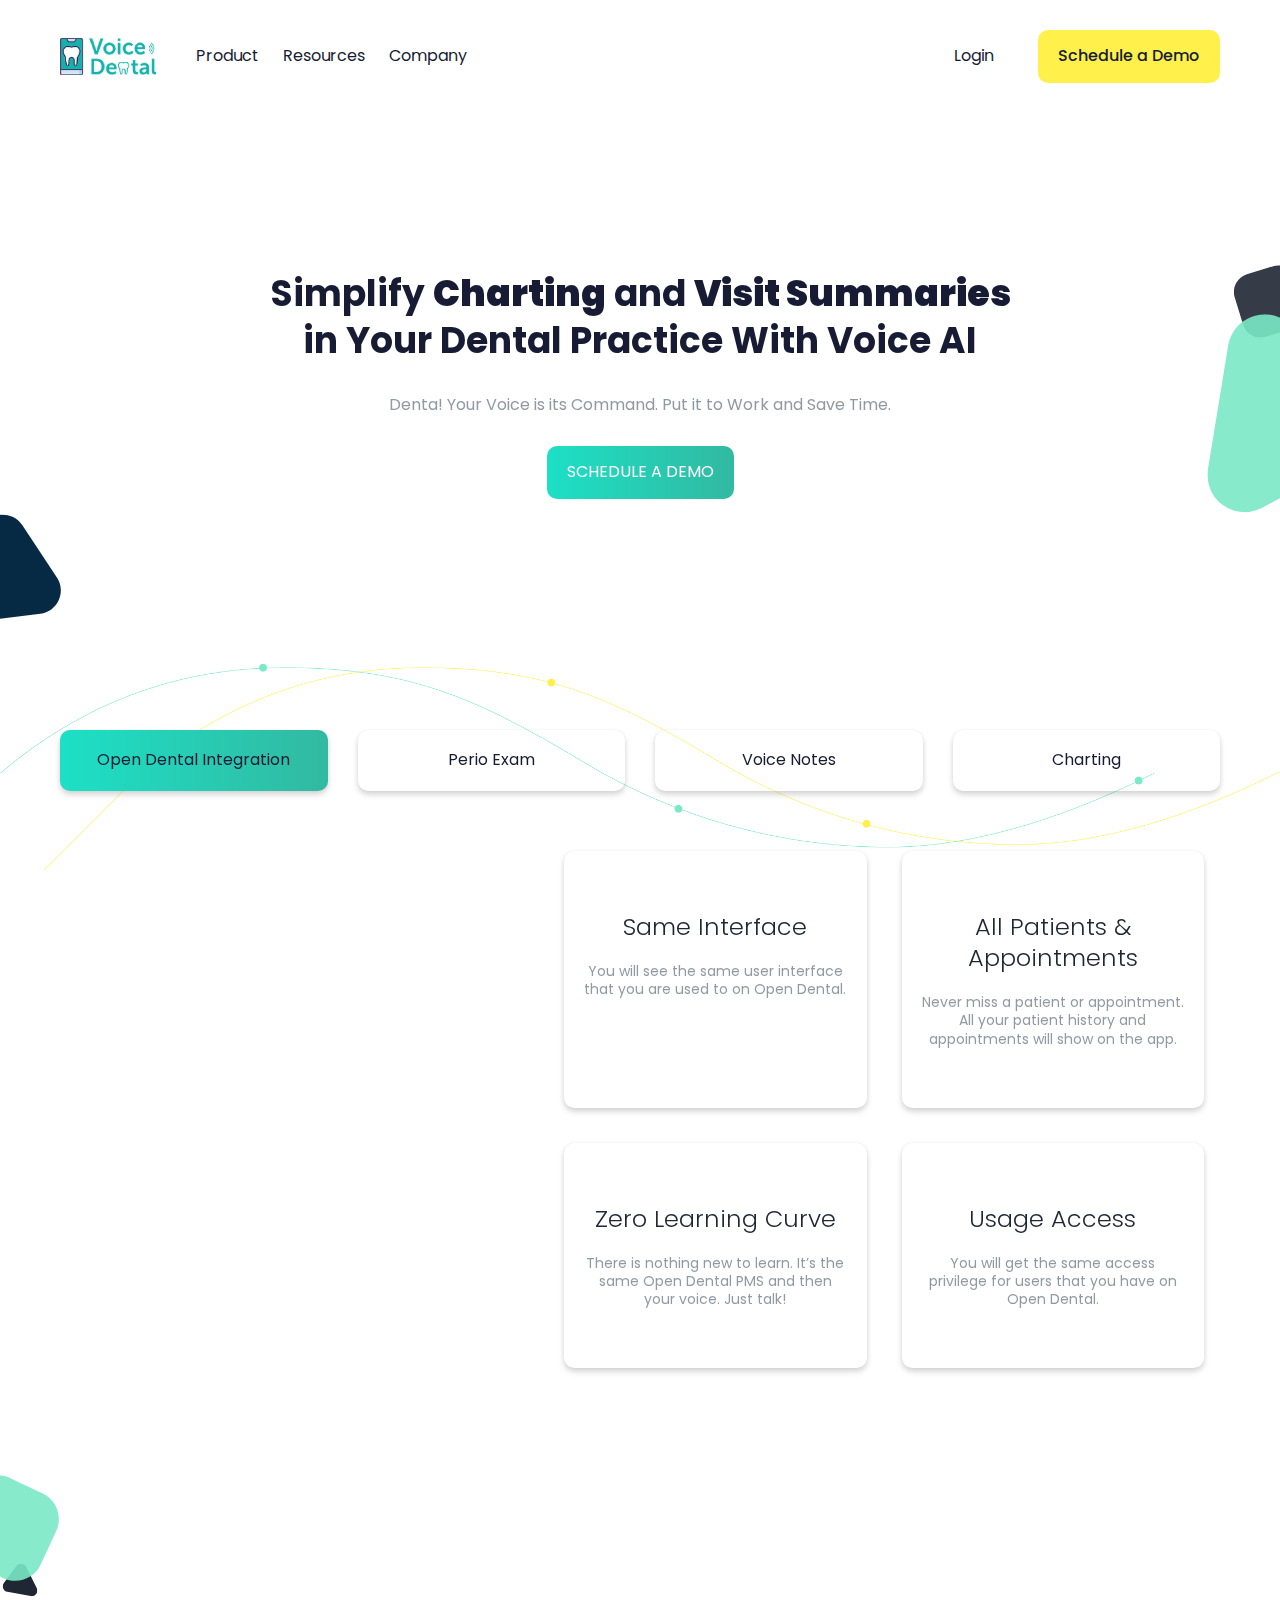
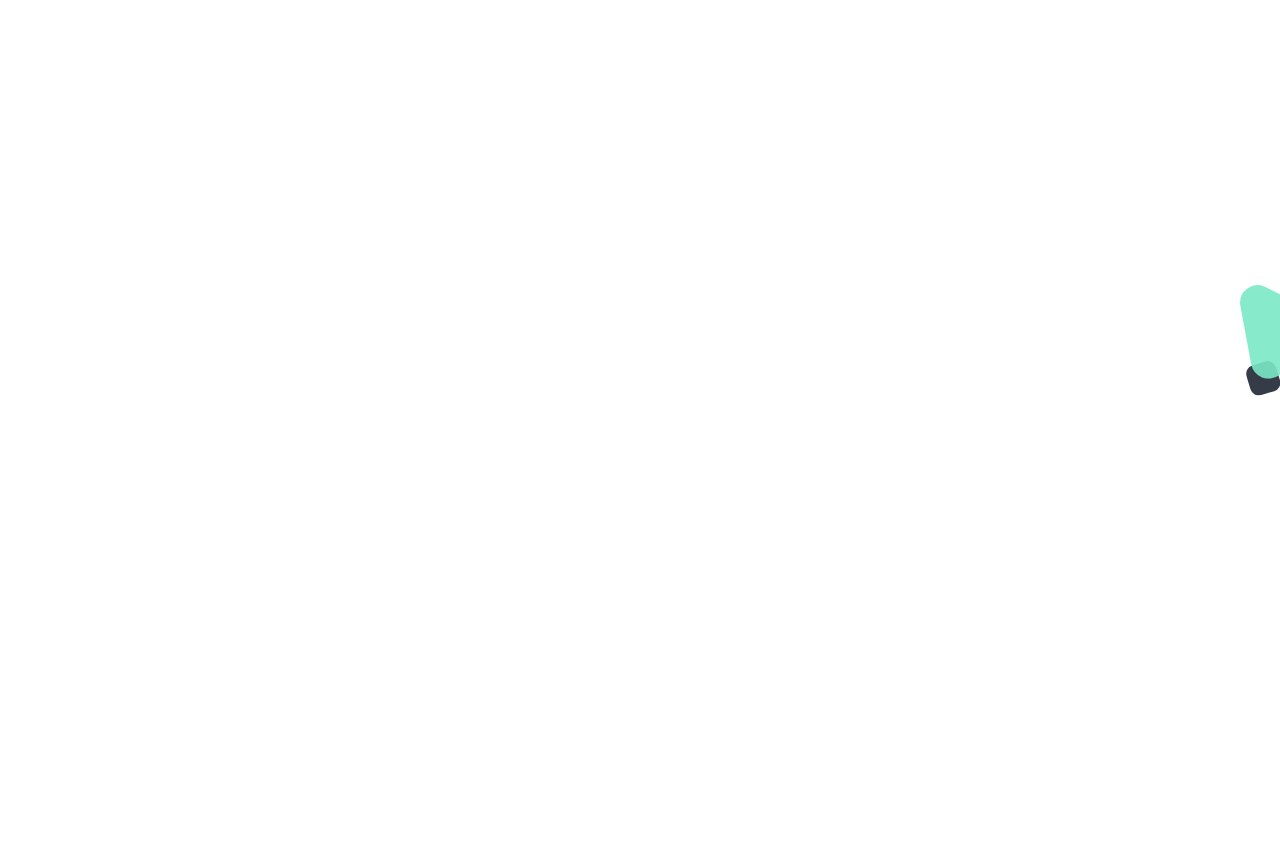
==== commit 8f14e6b1: "Update product.html" ====
--- a/product.html
+++ b/product.html
@@ -9,7 +9,11 @@
       rel="stylesheet"
     />
     <link href="https://unpkg.com/aos@2.3.1/dist/aos.css" rel="stylesheet" />
-    <link rel="stylesheet" href="./assets/css/lib/swiper.min.css" />
+    <link
+      rel="stylesheet"
+      href="./assets/css/lib/swiper.min.css"
+      media="only screen and (min-width: 736px)"
+    />
     <link rel="stylesheet" href="./assets/css/style.css" />
   </head>
   <body>
@@ -66,28 +70,21 @@
         data-aos-easing="linear"
         data-aos-offset="0"
       >
-        Simplify Charting and Visit Summaries<br />
+        Simplify <b>Charting</b> and <b>Visit Summaries</b><br />
         in Your Dental Practice With <span>Voice AI</span>
       </h1>
-      <p
+      <div
         data-aos="fade-up"
         data-aos-duration="1000"
         data-aos-delay="1000"
         data-aos-easing="linear"
         data-aos-offset="0"
       >
-        Denta! Your Voice is its Command. Put it to Work and Save Time.
-      </p>
-      <a
-        href="javascript:void(0)"
-        class="gradient-btn btn"
-        data-aos="fade-up"
-        data-aos-duration="1000"
-        data-aos-delay="2000"
-        data-aos-easing="linear"
-        data-aos-offset="0"
-        >SCHEDULE A DEMO
-      </a>
+        <p>Denta! Your Voice is its Command. Put it to Work and Save Time.</p>
+        <a href="javascript:void(0)" class="gradient-btn btn"
+          >SCHEDULE A DEMO
+        </a>
+      </div>
     </div>
     <!--  -->
     <section class="text-center section-spacing tab-sec">
@@ -119,7 +116,8 @@
                 data-aos-delay="1000"
               >
                 <h2>
-                  <b>Real-time data</b> transfer to your
+                  <b>Real-time data</b><br />
+                  transfer to your<br />
                   <span>Open Dental PMS</span>
                 </h2>
                 <figure>
@@ -176,7 +174,12 @@
             <div class="d-flex overall-prod">
               <div class="left-prod">
                 <h2>
-                  <b>Quick and Easy Perio Exams</b> with just
+                  <b
+                    >Quick and<br />
+                    Easy Perio Exams</b
+                  >
+                  with<br />
+                  just
                   <span>Voice Commands</span>
                 </h2>
                 <figure>
@@ -225,7 +228,9 @@
             <div class="d-flex overall-prod">
               <div class="left-prod">
                 <h2>
-                  Documentation & patient visit summaries in a
+                  <b>Documentation &</b><br />
+                  patient <b>visit summaries</b><br />
+                  in a
                   <span>jiffy!</span>
                 </h2>
                 <figure>
@@ -277,7 +282,10 @@
           <div class="swiper-slide">
             <div class="d-flex overall-prod">
               <div class="left-prod">
-                <h2>Charting Main <span>Highlight</span></h2>
+                <h2>
+                  <b>Charting</b><br />
+                  Main <span>Highlight</span>
+                </h2>
                 <figure>
                   <img src="./assets/images/charting.png" alt="" />
                 </figure>
--- a/assets/css/style.css
+++ b/assets/css/style.css
@@ -605,6 +605,7 @@
   display: flex;
   align-items: center;
   justify-content: center;
+  margin: 0 0 0 20px;
 }
 .accordion-icon img {
   width: 45%;
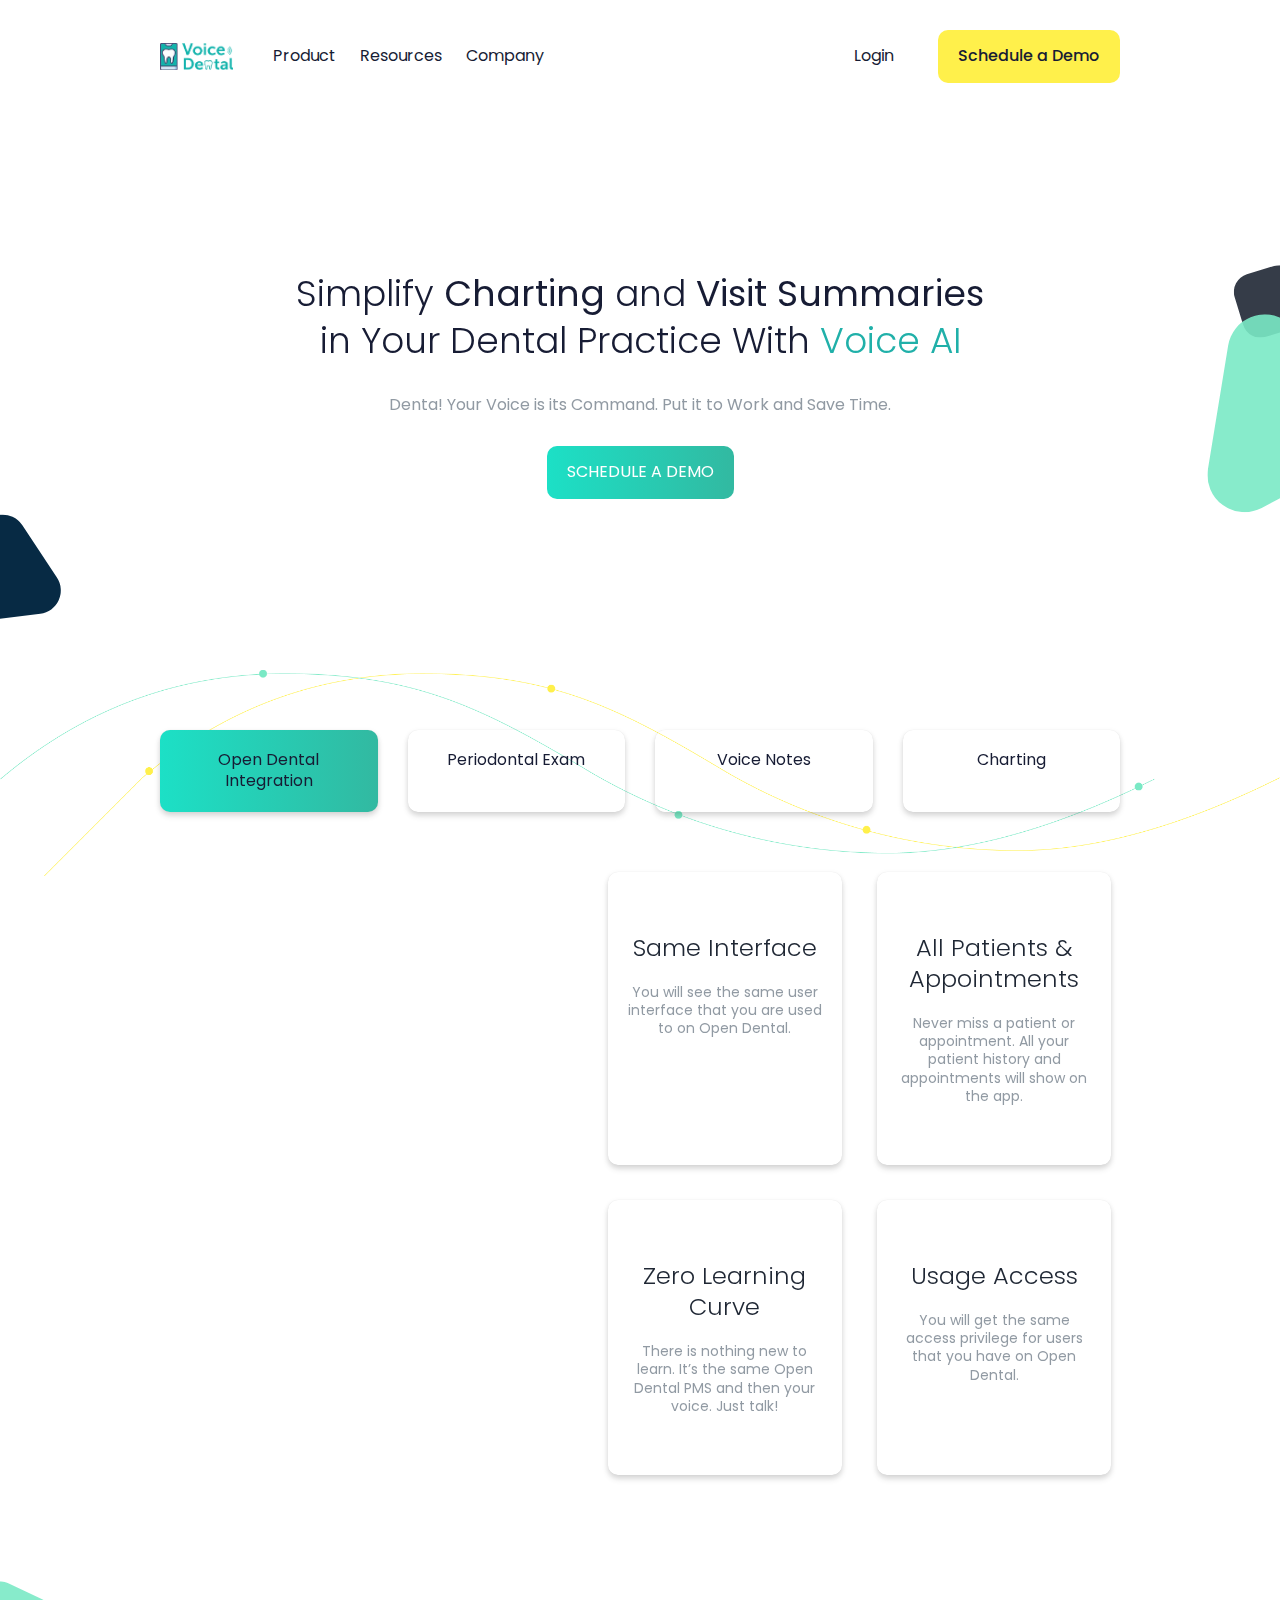
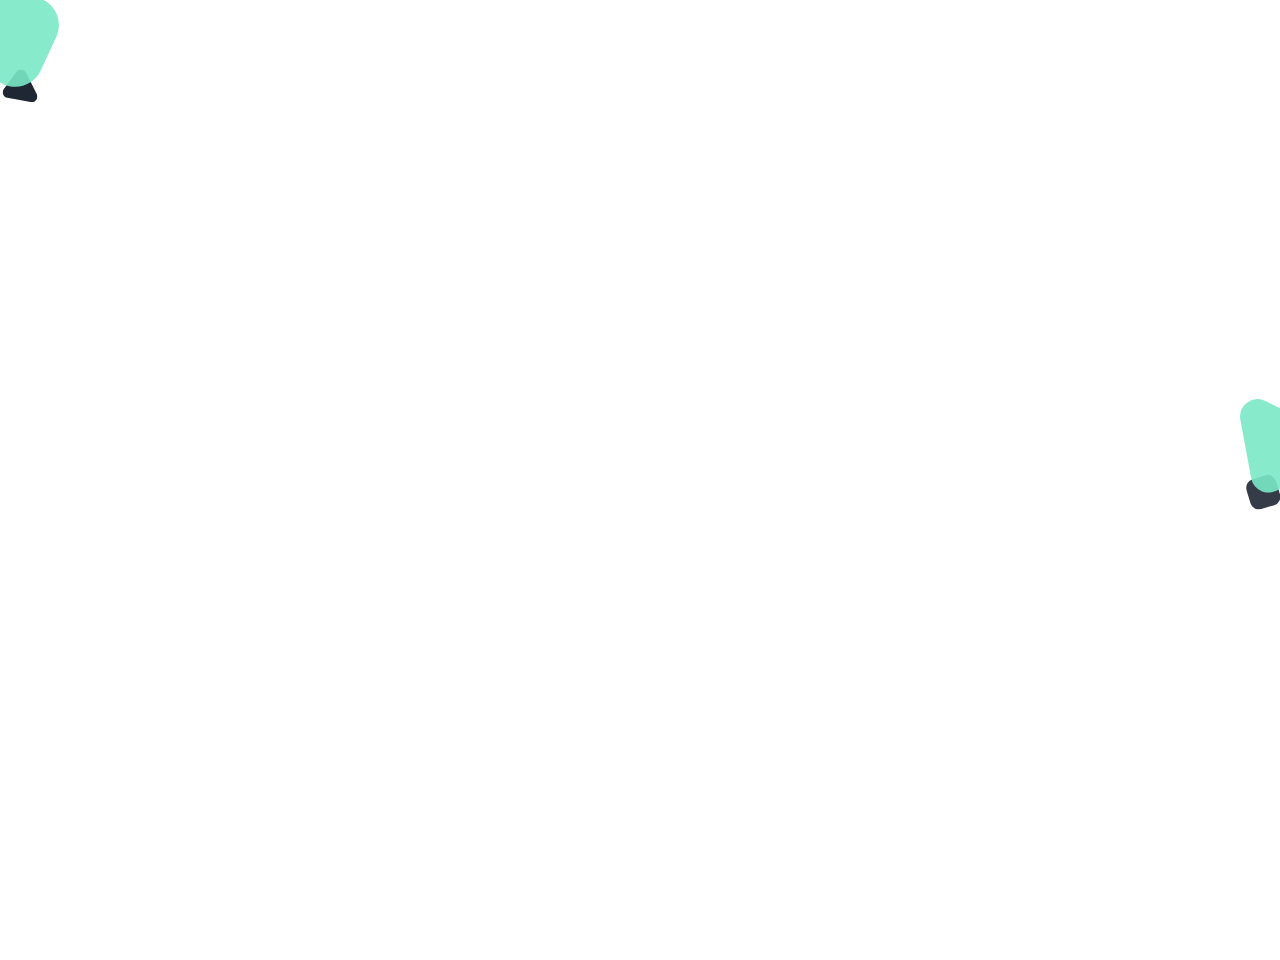
==== commit 7bab9d86: "Update product.html" ====
--- a/product.html
+++ b/product.html
@@ -97,7 +97,7 @@
       >
         <ul class="tab-items d-flex">
           <li class="active">Open Dental Integration</li>
-          <li>Perio Exam</li>
+          <li>Periodontal Exam</li>
           <li>Voice Notes</li>
           <li>Charting</li>
         </ul>
@@ -176,7 +176,7 @@
                 <h2>
                   <b
                     >Quick and<br />
-                    Easy Perio Exams</b
+                    Easy Periodontal Exams</b
                   >
                   with<br />
                   just
@@ -189,7 +189,9 @@
                   href="javascript:void(0)"
                   class="btn d-flex grad-play-btn video-btn"
                   data-id="perio-exam"
-                  ><span class="text">HOW PERIO EXAM WORKS ON DENTA</span></a
+                  ><span class="text"
+                    >HOW Periodontal Exam WORKS ON DENTA</span
+                  ></a
                 >
               </div>
               <div class="right-prod d-flex">
@@ -476,7 +478,7 @@
         <h5>PRODUCT</h5>
         <ul>
           <li><a href="javascript:void(0)">PMS Integration</a></li>
-          <li><a href="javascript:void(0)">Perio Exam </a></li>
+          <li><a href="javascript:void(0)">Periodontal Exam </a></li>
           <li><a href="javascript:void(0)">Voice Notes </a></li>
           <li><a href="javascript:void(0)">Charting</a></li>
         </ul>
--- a/assets/css/style.css
+++ b/assets/css/style.css
@@ -78,7 +78,7 @@
   text-align: center;
 }
 .section-spacing {
-  padding: 60px;
+  padding: 60px 160px;
 }
 .d-block {
   display: block !important;
@@ -124,7 +124,7 @@
 
 /* Header */
 nav {
-  padding: 30px 60px 16px 60px;
+  padding: 30px 160px 16px 160px;
   justify-content: space-between;
   align-items: center;
   position: fixed;
@@ -185,14 +185,15 @@
 /* Banner */
 .banner {
   align-items: center;
-  height: 100vh;
-  padding: 180px 60px 60px;
+  height: 90vh;
+  padding: 125px 160px 60px;
 }
 .banner .left-content {
-  flex-basis: 60%;
+  flex-basis: 50%;
+  margin: 0 40px 0 0;
 }
 .banner .right-img {
-  flex-basis: calc(100% - 60%);
+  flex-basis: calc(100% - 50%);
   position: relative;
 }
 .banner h1 {
@@ -248,7 +249,7 @@
 }
 .banner .btn {
   padding: 10px 25px;
-  flex-basis: 35%;
+  flex-basis: 45%;
   justify-content: center;
 }
 .banner .left-content p {
@@ -279,11 +280,11 @@
 }
 /* Section 2 */
 .section-2 {
-  background-image: url(../images/curve-1.png),
-    url(../images/right-triangle.svg), url(../images/sec-2-left.svg);
-  background-position: 50% 0px, 113%, -5% 80%;
+  background-image: url(../images/right-triangle.svg),
+    url(../images/sec-2-left.svg);
+  background-position: 113% 0, -5% 80%;
   background-repeat: no-repeat;
-  background-size: cover, 21%, 10%;
+  background-size: 21%, 10%;
 }
 .section-2 img {
   width: 50%;
@@ -413,6 +414,13 @@
 }
 .headline h1 {
   margin: 0;
+  font-weight: 300;
+}
+.headline h1 b {
+  font-weight: 400;
+}
+.headline h1 span {
+  color: #20b0a9;
 }
 .tab-sec,
 .accordion-sec {
@@ -424,9 +432,7 @@
 .headline p {
   margin: 30px 0;
 }
-.headline .gradient-btn:hover {
-  background-size: 100% 0%;
-}
+
 .gradient-btn {
   background: rgb(62, 195, 178);
   background-size: 300% 100%;
@@ -438,11 +444,11 @@
     rgb(53, 126, 104)
   );
   color: #ffffff;
-  transition: all 0.4s ease-in-out;
+  transition: all 0.4s ease-in-out !important;
 }
 .gradient-btn:hover {
   background-position: 100% 0;
-  transition: all 0.4s ease-in-out;
+  transition: all 0.4s ease-in-out !important;
 }
 .grad-play-btn {
   align-items: center;
@@ -494,11 +500,14 @@
   justify-content: center;
 }
 .left-prod {
-  flex-basis: 40%;
+  flex-basis: 46%;
   margin: 0 40px 0 0;
 }
 .left-prod h2 b {
   font-weight: 400;
+}
+.left-prod h2 {
+  font-weight: 300;
 }
 .left-prod figure {
   margin: 50px 0;
@@ -795,6 +804,21 @@
   .accordion-sec .tab-items li {
     width: 20%;
   }
+  .section-spacing {
+    padding: 60px;
+  }
+  .right-img {
+    padding: 120px 0 60px 0;
+  }
+  nav {
+    padding: 30px 60px 16px 60px;
+  }
+  .section-2 img {
+    width: 80%;
+  }
+  .section-2 h2 + p {
+    margin-bottom: 40px;
+  }
 }
 @media (max-width: 767px) {
   br {
@@ -834,6 +858,7 @@
   }
   .perio-col {
     margin: 30px 0 0;
+    flex-direction: column;
   }
   .tab-items {
     flex-direction: column;
@@ -859,4 +884,10 @@
   .accordion-sec .tab-items li {
     width: 100%;
   }
-}
+  .overall-tabs {
+    display: none;
+  }
+  .banner .right-img {
+    margin: 0 0 30px 0;
+  }
+}
